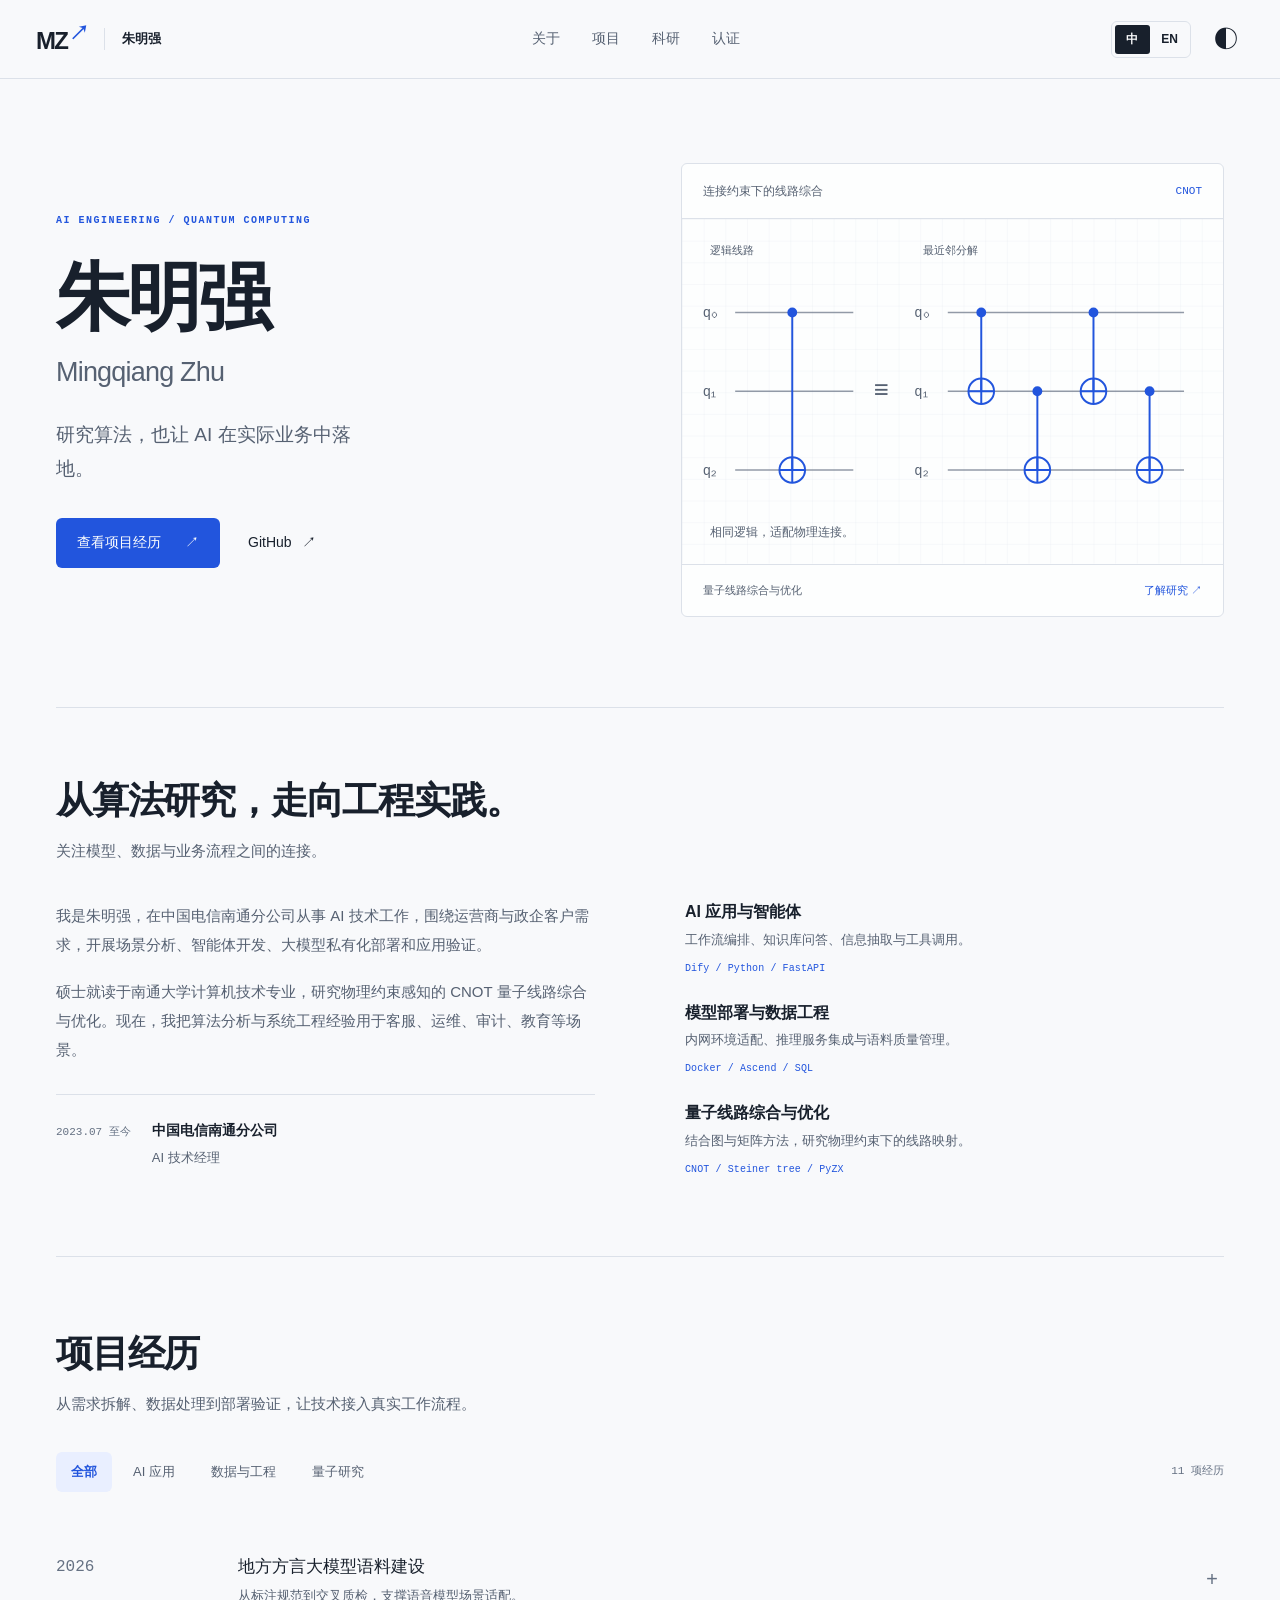
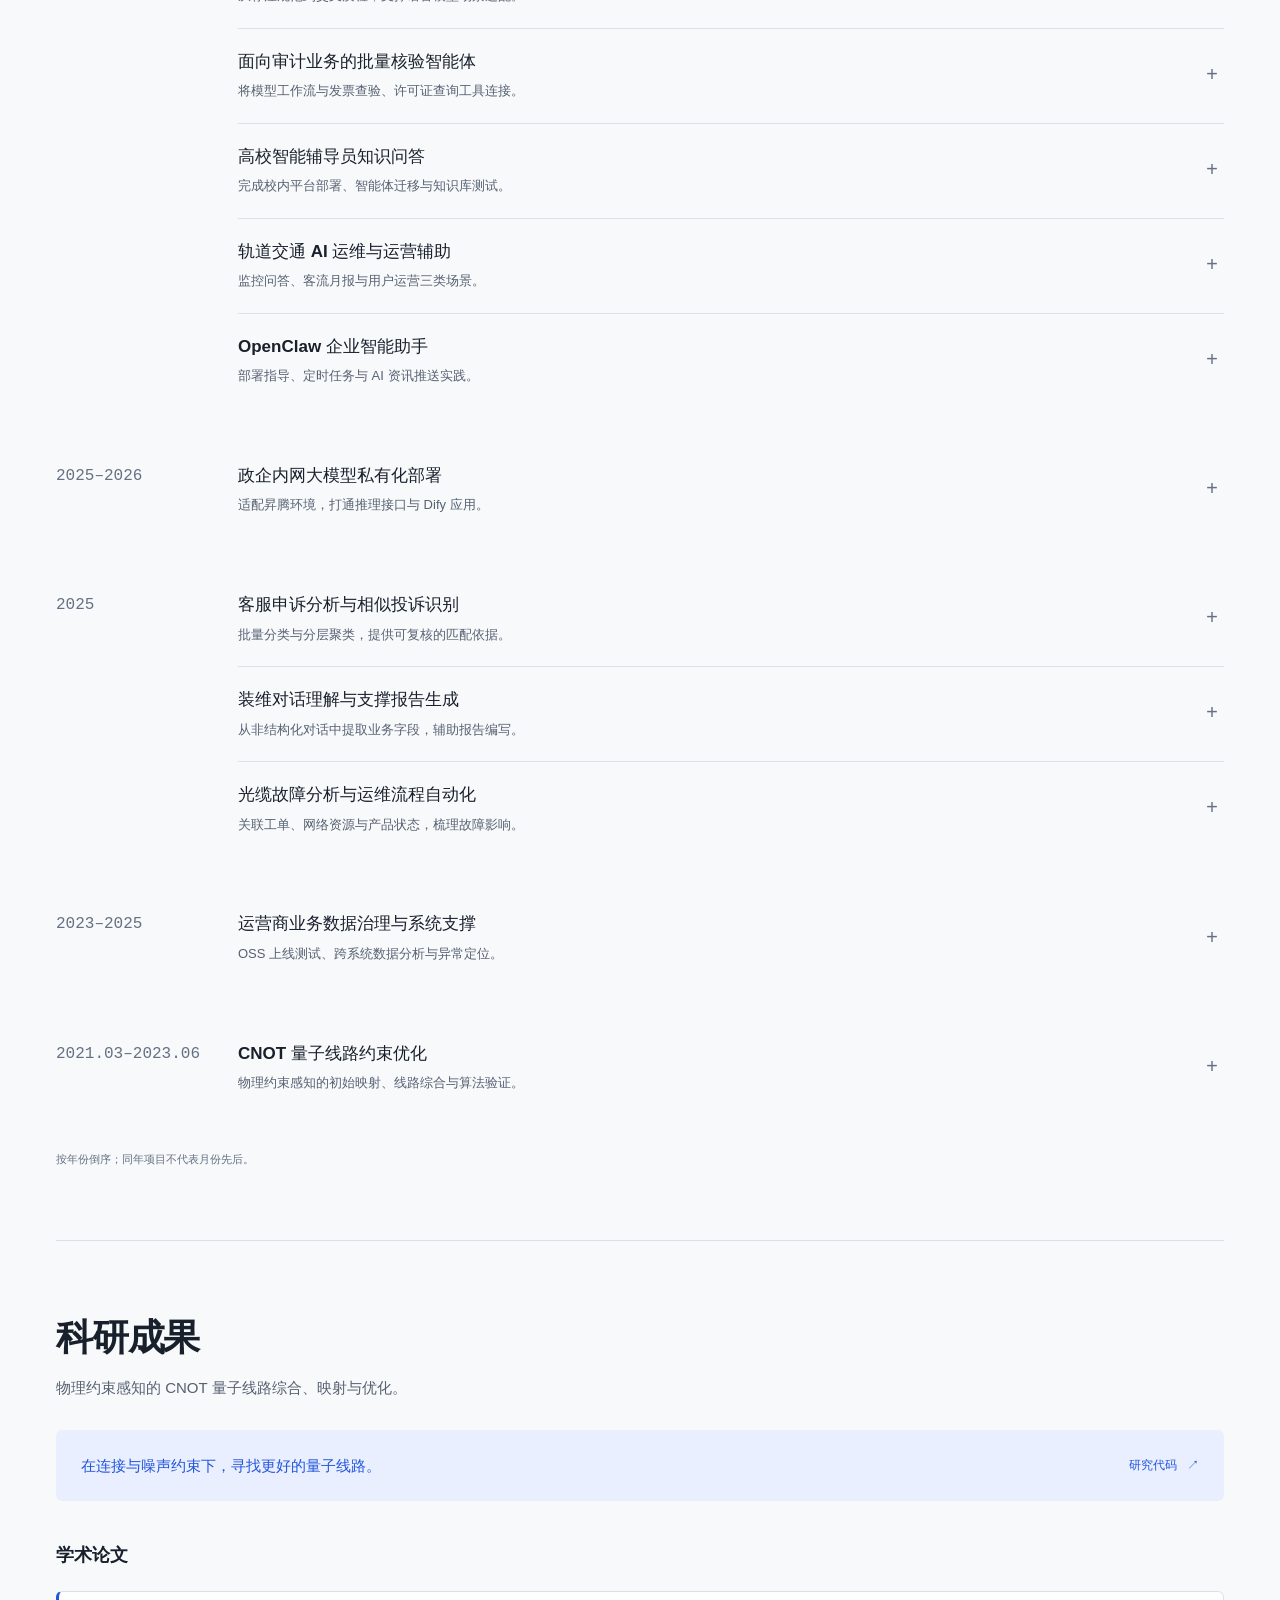
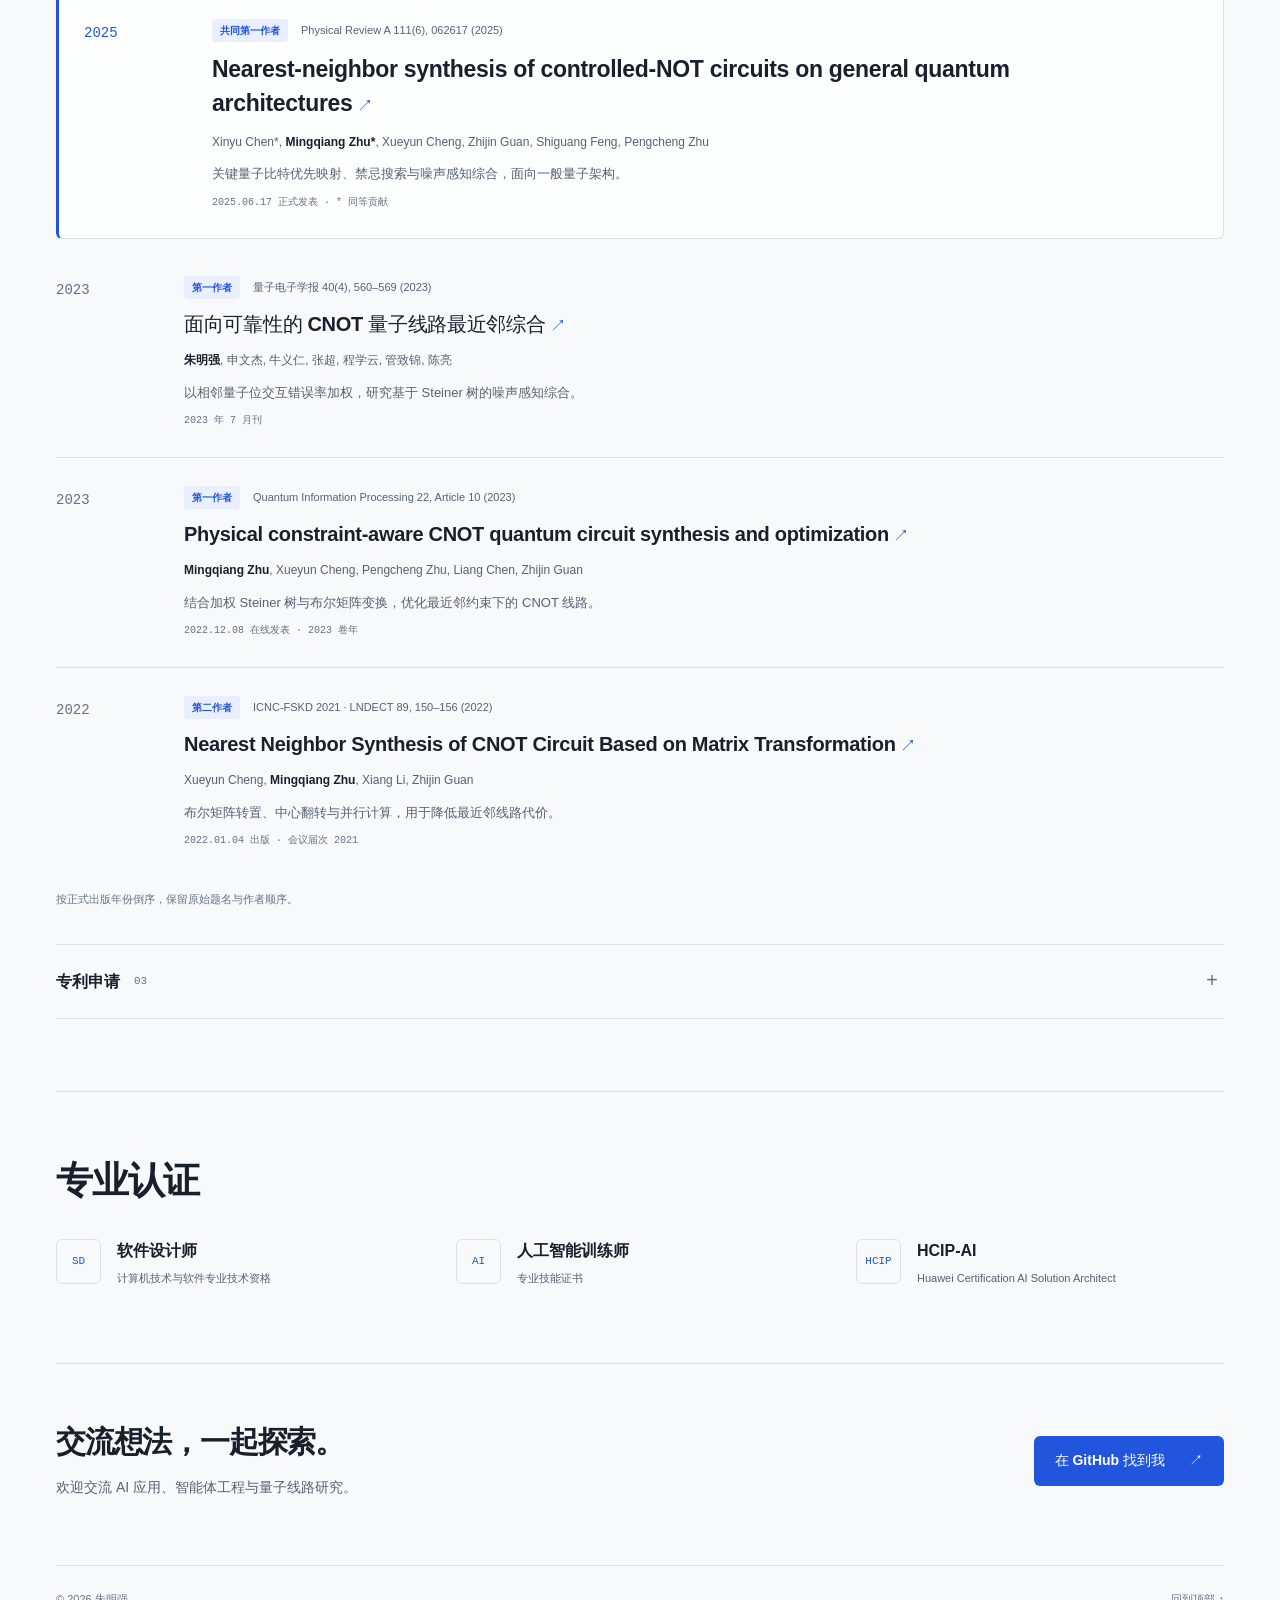
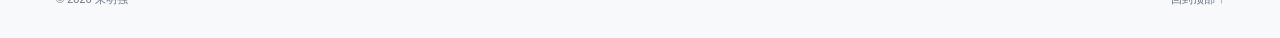
==== index.html @ 180bc8a2 "Publish bilingual personal website" ====
<!doctype html>
<html lang="zh-CN" data-theme="light">
<head>
  <meta charset="utf-8">
  <meta name="viewport" content="width=device-width, initial-scale=1">
  <meta name="color-scheme" content="light dark">
  <meta name="description" content="朱明强的个人主页：AI 应用开发、大模型私有化部署、智能体工程与 CNOT 量子线路综合研究。">
  <meta property="og:title" content="朱明强 · Mingqiang Zhu">
  <meta property="og:description" content="AI 应用工程实践与量子线路优化研究。AI engineering & quantum circuit research.">
  <meta property="og:type" content="website">
  <title>朱明强 · Mingqiang Zhu</title>
  <link rel="icon" type="image/svg+xml" href="./favicon.svg">
  <script>try{const l=localStorage.getItem('mz-language');if(l==='en')document.documentElement.lang='en';const t=localStorage.getItem('mz-theme');document.documentElement.dataset.theme=t|| (matchMedia('(prefers-color-scheme: dark)').matches?'dark':'light')}catch{document.documentElement.dataset.theme=matchMedia('(prefers-color-scheme: dark)').matches?'dark':'light'}</script>
  <link rel="stylesheet" href="./styles.css">
  <script src="./content.js" defer></script>
  <script src="./app.js" defer></script>
</head>
<body>
  <a class="skip-link" href="#main" data-i18n="skip">跳到正文</a>
  <header class="site-header">
    <div class="nav-shell">
      <a class="brand" href="#home" aria-label="Mingqiang Zhu"><span class="monogram">MZ<span>↗</span></span><span class="brand-name" data-i18n="name">朱明强</span></a>
      <nav class="desktop-nav" aria-label="主导航" data-i18n-aria="navigation">
        <a href="#about" data-i18n="nav.about">关于</a>
        <a href="#projects" data-i18n="nav.projects">项目</a>
        <a href="#research" data-i18n="nav.research">科研</a>
        <a href="#credentials" data-i18n="nav.credentials">认证</a>
      </nav>
      <div class="nav-actions">
        <div class="language-switch" role="group" aria-label="语言" data-i18n-aria="language">
          <button type="button" data-language="zh" lang="zh-CN" aria-pressed="true">中</button>
          <button type="button" data-language="en" lang="en" aria-pressed="false">EN</button>
        </div>
        <button class="theme-toggle" type="button" aria-label="切换深色模式" data-theme-toggle><span aria-hidden="true">◐</span></button>
        <button class="menu-toggle" type="button" aria-controls="mobile-nav" aria-expanded="false" data-i18n-aria="menu"><span aria-hidden="true">☰</span></button>
      </div>
    </div>
    <nav id="mobile-nav" class="mobile-nav" hidden aria-label="手机导航" data-i18n-aria="navigation">
      <a href="#about" data-i18n="nav.about">关于</a><a href="#projects" data-i18n="nav.projects">项目</a><a href="#research" data-i18n="nav.research">科研</a><a href="#credentials" data-i18n="nav.credentials">认证</a>
    </nav>
  </header>

  <main id="main">
    <section class="hero section-shell" id="home" aria-labelledby="hero-heading">
      <div class="hero-copy">
        <p class="eyebrow">AI ENGINEERING / QUANTUM COMPUTING</p>
        <h1 id="hero-heading"><span data-i18n="name">朱明强</span><span class="name-latin" data-i18n="alternateName">Mingqiang Zhu</span></h1>
        <p class="hero-summary" data-i18n="hero.summary">研究算法，也让 AI 在实际业务中落地。</p>
        <div class="hero-links"><a class="button button-primary" href="#projects"><span data-i18n="hero.cta">查看项目经历</span><span aria-hidden="true">↗</span></a><a class="text-link" href="https://github.com/M-qiangZhu" target="_blank" rel="noopener noreferrer">GitHub <span aria-hidden="true">↗</span></a></div>
      </div>
      <figure class="research-figure">
        <div class="figure-header"><span data-i18n="figure.title">连接约束下的线路综合</span><span class="figure-code">CNOT</span></div>
        <svg class="circuit" viewBox="0 0 550 350" role="img" aria-labelledby="circuit-title circuit-desc">
          <title id="circuit-title">CNOT 最近邻综合示意</title>
          <desc id="circuit-desc">一个从 q0 控制 q2 的 CNOT 门，等价分解为四个仅在相邻量子位间执行的 CNOT 门。</desc>
          <defs><pattern id="circuit-grid" width="22" height="22" patternUnits="userSpaceOnUse"><path d="M 22 0 L 0 0 0 22" fill="none" class="grid-line" stroke-width=".7"/></pattern></defs>
          <rect width="550" height="350" fill="url(#circuit-grid)"/>
          <g class="circuit-label"><text x="28" y="36" data-i18n="figure.logical">逻辑线路</text><text x="245" y="36" data-i18n="figure.physical">最近邻分解</text></g>
          <g class="wires" fill="none" stroke-width="1.6"><path d="M54 95H174M54 175H174M54 255H174M270 95H510M270 175H510M270 255H510"/></g>
          <g class="qubit-label"><text x="21" y="100">q₀</text><text x="21" y="180">q₁</text><text x="21" y="260">q₂</text><text x="236" y="100">q₀</text><text x="236" y="180">q₁</text><text x="236" y="260">q₂</text></g>
          <g class="gate" stroke-width="2" fill="none"><path d="M112 95V255"/><circle cx="112" cy="255" r="13"/><path d="M99 255H125M112 242V268"/><path d="M304 95V175M361 175V255M418 95V175M475 175V255"/><circle cx="304" cy="175" r="13"/><path d="M291 175H317M304 162V188"/><circle cx="361" cy="255" r="13"/><path d="M348 255H374M361 242V268"/><circle cx="418" cy="175" r="13"/><path d="M405 175H431M418 162V188"/><circle cx="475" cy="255" r="13"/><path d="M462 255H488M475 242V268"/></g>
          <g class="controls"><circle cx="112" cy="95" r="5"/><circle cx="304" cy="95" r="5"/><circle cx="361" cy="175" r="5"/><circle cx="418" cy="95" r="5"/><circle cx="475" cy="175" r="5"/></g>
          <text class="equivalence" x="195" y="182">≡</text>
          <g class="figure-annotation"><text x="28" y="322" data-i18n="figure.caption">相同逻辑，适配物理连接。</text></g>
        </svg>
        <figcaption><span data-i18n="figure.topic">量子线路综合与优化</span><a href="#research" data-i18n="figure.link">了解研究 ↗</a></figcaption>
      </figure>
    </section>

    <section class="about-section section-shell" id="about" aria-labelledby="about-heading">
      <div class="about-heading"><h2 id="about-heading" data-i18n="about.heading">从算法研究，走向工程实践。</h2><p data-i18n="about.intro">关注模型、数据与业务流程之间的连接。</p></div>
      <div class="about-body">
        <div class="bio"><p data-i18n="about.bio">我是朱明强，在中国电信南通分公司从事 AI 技术工作，围绕运营商与政企客户需求，开展场景分析、智能体开发、大模型私有化部署和应用验证。</p><p data-i18n="about.background">硕士就读于南通大学计算机技术专业，研究物理约束感知的 CNOT 量子线路综合与优化。现在，我把算法分析与系统工程经验用于客服、运维、审计、教育等场景。</p><div class="work-note"><span class="work-date" data-i18n="about.dates">2023.07 至今</span><div><strong data-i18n="about.company">中国电信南通分公司</strong><span data-i18n="about.role">AI 技术经理</span></div></div></div>
        <div class="expertise" id="expertise"></div>
      </div>
    </section>

    <section class="projects-section section-shell" id="projects" aria-labelledby="projects-heading">
      <div class="section-intro"><h2 id="projects-heading" data-i18n="projects.heading">项目经历</h2><p data-i18n="projects.intro">从需求拆解、数据处理到部署验证，让技术接入真实工作流程。</p></div>
      <div class="project-toolbar"><div class="filters" role="group" aria-label="项目分类" data-i18n-aria="projects.filters"><button type="button" data-filter="all" aria-pressed="true" data-i18n="filter.all">全部</button><button type="button" data-filter="ai" aria-pressed="false" data-i18n="filter.ai">AI 应用</button><button type="button" data-filter="data" aria-pressed="false" data-i18n="filter.data">数据与工程</button><button type="button" data-filter="quantum" aria-pressed="false" data-i18n="filter.quantum">量子研究</button></div><span class="project-count" id="project-count" role="status" aria-live="polite"></span></div>
      <div id="project-list" class="project-list"></div>
      <p class="timeline-note" data-i18n="projects.note">按年份倒序；同年项目不代表月份先后。</p>
    </section>

    <section class="research-section section-shell" id="research" aria-labelledby="research-heading">
      <div class="section-intro"><h2 id="research-heading" data-i18n="research.heading">科研成果</h2><p data-i18n="research.intro">物理约束感知的 CNOT 量子线路综合、映射与优化。</p></div>
      <div class="research-overview"><span class="research-statement" data-i18n="research.statement">在连接与噪声约束下，寻找更好的量子线路。</span><a class="text-link" href="https://github.com/M-qiangZhu/Physical-constraint-aware-CNOT-quantum-circuit-synthesis-and-optimization" target="_blank" rel="noopener noreferrer"><span data-i18n="research.code">研究代码</span> <span aria-hidden="true">↗</span></a></div>
      <h3 class="subheading" data-i18n="research.papers">学术论文</h3>
      <div class="publication-list" id="publication-list"></div>
      <p class="timeline-note" data-i18n="research.note">按正式出版年份倒序，保留原始题名与作者顺序。</p>
      <details class="patents"><summary><span data-i18n="research.patents">专利申请</span><span class="summary-count">03</span><span class="expand-mark" aria-hidden="true">+</span></summary><div id="patent-list"></div></details>
    </section>

    <section class="credentials-section section-shell" id="credentials" aria-labelledby="credentials-heading"><h2 id="credentials-heading" data-i18n="credentials.heading">专业认证</h2><div class="credential-list" id="credential-list"></div></section>

    <section class="contact-section section-shell" id="contact" aria-labelledby="contact-heading"><div><h2 id="contact-heading" data-i18n="contact.heading">交流想法，一起探索。</h2><p data-i18n="contact.body">欢迎交流 AI 应用、智能体工程与量子线路研究。</p></div><a class="button button-primary" href="https://github.com/M-qiangZhu" target="_blank" rel="noopener noreferrer"><span data-i18n="contact.cta">在 GitHub 找到我</span><span aria-hidden="true">↗</span></a></section>
  </main>

  <footer class="site-footer section-shell"><span>© <span id="copyright-year">2026</span> <span data-i18n="name">朱明强</span></span><a href="#home"><span data-i18n="footer.top">回到顶部</span> <span aria-hidden="true">↑</span></a></footer>
  <noscript><div class="noscript-note">此页面需要 JavaScript 显示完整的双语项目与科研内容。Please enable JavaScript to view the bilingual portfolio.</div></noscript>
</body>
</html>
---- styles.css ----
/* Editorial portfolio. Native CSS, no external assets or runtime dependencies.
   Design variance 6 / motion 3 / density 4. Layer: header 10, skip link 20. */
:root{--bg:#f8f9fb;--surface:#fdfefe;--subtle:#eef1f6;--text:#18202c;--muted:#566172;--quiet:#657183;--line:#dce1e9;--accent:#2255dd;--accent-soft:#e9efff;--on-accent:#fdfefe;--header:rgba(248,249,251,.96);--radius:6px;color-scheme:light;--sans:-apple-system,BlinkMacSystemFont,"Segoe UI","PingFang SC","Hiragino Sans GB","Microsoft YaHei",sans-serif;--mono:"SFMono-Regular",Consolas,"Liberation Mono",monospace}
:root[data-theme="dark"]{--bg:#141923;--surface:#1b2230;--subtle:#202a3b;--text:#e9edf5;--muted:#aab5c6;--quiet:#9aa9bf;--line:#333e51;--accent:#9bb9ff;--accent-soft:#25334f;--on-accent:#14223d;--header:rgba(20,25,35,.97);color-scheme:dark}
*{box-sizing:border-box}html{scroll-behavior:smooth;scroll-padding-top:106px}body{margin:0;background:var(--bg);color:var(--text);font-family:var(--sans);font-size:16px;line-height:1.7;-webkit-font-smoothing:antialiased}button,a{-webkit-tap-highlight-color:transparent}a{color:inherit;text-decoration:none}button{font:inherit;color:inherit;cursor:pointer}button,a,summary{touch-action:manipulation}button{border:0}button:disabled{cursor:default}a:focus-visible,button:focus-visible,summary:focus-visible{outline:3px solid var(--accent);outline-offset:5px}::selection{background:var(--accent);color:var(--on-accent)}h1,h2,h3,h4,p,figure{margin:0}h1,h2,h3,h4{font-weight:600;line-height:1.35}p{overflow-wrap:break-word}button,summary{user-select:none}.section-shell{width:min(1184px,calc(100% - 112px));margin-inline:auto}section{scroll-margin-top:24px}.skip-link{position:fixed;top:10px;left:16px;z-index:20;background:var(--accent);color:var(--on-accent);padding:10px 18px;transform:translateY(-180%)}.skip-link:focus{transform:translateY(0)}.site-header{position:sticky;top:0;z-index:10;background:var(--header);border-bottom:1px solid var(--line)}.nav-shell{width:min(1280px,calc(100% - 72px));margin:auto;display:flex;align-items:center;justify-content:space-between;height:78px;gap:24px}.brand{display:flex;align-items:center;gap:17px}.monogram{font-size:24px;font-weight:750;letter-spacing:-1.8px;white-space:nowrap}.monogram>span{font-size:20px;color:var(--accent);vertical-align:super;margin-left:2px}.brand-name{font-size:13px;font-weight:600;border-left:1px solid var(--line);padding-left:17px;white-space:nowrap}.desktop-nav{display:flex;align-items:center;gap:32px}.desktop-nav a{font-size:14px;color:var(--muted);transition:color .15s}.desktop-nav a:hover,.desktop-nav a[aria-current]{color:var(--accent)}.nav-actions{display:flex;align-items:center;gap:17px}.language-switch{display:flex;gap:2px;padding:3px;border:1px solid var(--line);border-radius:var(--radius)}.language-switch button{font-size:12px;font-weight:650;min-width:35px;height:29px;background:transparent;border-radius:3px}.language-switch button[aria-pressed="true"]{background:var(--text);color:var(--bg)}.theme-toggle,.menu-toggle{background:transparent;min-width:36px;height:38px;font-size:24px;line-height:1;display:grid;place-items:center;border-radius:var(--radius)}.theme-toggle:hover,.menu-toggle:hover{background:var(--subtle)}.menu-toggle{display:none}.mobile-nav[hidden]{display:none}
.hero{padding-block:84px 90px;display:grid;grid-template-columns:1.05fr 1fr;align-items:center;gap:54px}.eyebrow{font-family:var(--mono);font-size:10px;letter-spacing:1.5px;color:var(--accent);margin-bottom:26px;font-weight:600}.hero h1{font-size:clamp(54px,5.8vw,76px);font-weight:650;letter-spacing:-3px;line-height:1.15}.name-latin{display:block;font-size:27px;line-height:1.45;font-weight:450;letter-spacing:-.8px;color:var(--muted);margin-top:13px}.hero-summary{font-size:19px;line-height:1.75;color:var(--muted);margin-top:26px;max-width:30ch}.hero-links{display:flex;gap:28px;align-items:center;margin-top:33px}.button{display:inline-flex;align-items:center;justify-content:center;gap:24px;padding:13px 21px;font-size:14px;font-weight:550;border-radius:var(--radius);white-space:nowrap;transition:background .15s,transform .15s}.button-primary{background:var(--accent);color:var(--on-accent)}.button-primary:hover{transform:translateY(-2px)}.button-primary:active{transform:translateY(0)}.text-link{font-size:14px;white-space:nowrap;display:inline-flex;gap:10px;align-items:center}.text-link:hover{color:var(--accent)}.research-figure{background:var(--surface);border:1px solid var(--line);border-radius:var(--radius);overflow:hidden}.figure-header{display:flex;align-items:center;justify-content:space-between;gap:10px;padding:17px 21px;border-bottom:1px solid var(--line);color:var(--muted);font-size:12px}.figure-code{font-family:var(--mono);font-size:11px;color:var(--accent)}.circuit{display:block;width:100%;height:auto}.grid-line{stroke:var(--line);opacity:.55}.wires{stroke:var(--quiet);opacity:.7}.gate{stroke:var(--accent)}.controls{fill:var(--accent)}.circuit-label,.qubit-label,.figure-annotation{fill:var(--muted);font-family:var(--mono);font-size:12px}.circuit-label{font-family:var(--sans);font-size:11px}.qubit-label{font-size:14px}.equivalence{fill:var(--muted);font-size:26px}.figure-annotation{font-family:var(--sans);font-size:12px}.research-figure figcaption{padding:16px 21px;display:flex;align-items:center;justify-content:space-between;gap:14px;border-top:1px solid var(--line);font-size:11px;color:var(--muted)}.research-figure figcaption a{color:var(--accent);white-space:nowrap}
h2{font-size:clamp(26px,3vw,37px);letter-spacing:-1.2px}.about-section{padding-block:68px 78px;border-top:1px solid var(--line)}.about-heading{margin-bottom:38px}.about-heading>p,.section-intro>p{margin-top:12px;color:var(--muted);font-size:15px;max-width:65ch}.about-body{display:grid;grid-template-columns:1fr 1fr;gap:90px}.bio>p{color:var(--muted);font-size:15px;line-height:1.95}.bio>p+p{margin-top:17px}.work-note{display:flex;align-items:flex-start;gap:21px;margin-top:30px;padding-top:24px;border-top:1px solid var(--line)}.work-date{font-family:var(--mono);font-size:11px;color:var(--quiet);white-space:nowrap;padding-top:4px}.work-note strong{display:block;font-size:14px;font-weight:600}.work-note div>span{font-size:13px;color:var(--muted)}.expertise{display:grid;gap:25px}.expertise-item h3{font-size:16px}.expertise-item p{margin-top:6px;font-size:13px;color:var(--muted);line-height:1.7}.tool-line{display:block;font-family:var(--mono);font-size:10px;letter-spacing:.1px;color:var(--accent);margin-top:9px}
.projects-section{padding-block:72px 72px;border-top:1px solid var(--line)}.project-toolbar{display:flex;justify-content:space-between;align-items:center;gap:20px;margin-block:35px 42px}.filters{display:flex;flex-wrap:wrap;gap:6px}.filters button{background:transparent;color:var(--muted);font-size:13px;padding:9px 15px;border-radius:var(--radius);transition:background .15s,color .15s}.filters button:hover{background:var(--subtle)}.filters button[aria-pressed="true"]{background:var(--accent-soft);color:var(--accent);font-weight:600}.project-count{font-family:var(--mono);color:var(--quiet);font-size:11px;white-space:nowrap}.project-group{display:grid;grid-template-columns:150px minmax(0,1fr);gap:32px;margin-bottom:35px}.project-year{font-family:var(--mono);font-size:16px;line-height:1.8;color:var(--quiet);font-weight:400;padding-top:19px}.project-year:has(+.project-group-items){overflow-wrap:anywhere}.project-group-items{min-width:0}.project-item{border-top:1px solid var(--line)}.project-item:first-child{border-top:0}.project-item>summary{display:flex;justify-content:space-between;align-items:center;gap:28px;padding:20px 0;list-style:none;cursor:pointer}.project-item>summary::-webkit-details-marker,.patents>summary::-webkit-details-marker{display:none}.project-summary{min-width:0}.project-title{display:block;font-size:17px;font-weight:550;line-height:1.55;transition:color .15s}.project-subtitle{display:block;font-size:13px;line-height:1.75;color:var(--muted);margin-top:5px}.expand-mark{font-family:var(--mono);font-size:20px;color:var(--quiet);font-weight:400;min-width:24px;text-align:center;transition:transform .15s;line-height:1}.project-item[open]>summary .expand-mark,.patents[open]>summary .expand-mark{transform:rotate(45deg);color:var(--accent)}.project-item>summary:hover .project-title{color:var(--accent)}.project-detail{padding:0 42px 24px 0;font-size:14px;color:var(--muted);line-height:1.85}.project-role{font-size:12px;color:var(--accent);margin-bottom:10px}.tags{display:flex;flex-wrap:wrap;gap:7px;margin-top:16px}.tags span{font-family:var(--mono);font-size:10px;border:1px solid var(--line);padding:3px 8px;border-radius:3px;color:var(--muted)}.timeline-note{font-size:11px;color:var(--quiet);line-height:1.7;margin-top:13px}
.research-section{padding-block:72px 72px;border-top:1px solid var(--line)}.research-overview{margin-block:29px 42px;padding:23px 25px;background:var(--accent-soft);border-radius:var(--radius);display:flex;justify-content:space-between;align-items:center;gap:24px;color:var(--accent)}.research-statement{font-size:15px}.research-overview .text-link{font-size:12px}.subheading{font-size:18px;margin-bottom:23px}.publication{display:grid;grid-template-columns:100px minmax(0,1fr);gap:28px;padding-block:28px}.publication+.publication{border-top:1px solid var(--line)}.publication-year{font-family:var(--mono);font-size:14px;color:var(--quiet);padding-top:3px}.publication-meta{display:flex;flex-wrap:wrap;gap:7px 13px;align-items:center;font-size:11px;color:var(--muted)}.author-role{font-size:10px;color:var(--accent);font-weight:600;background:var(--accent-soft);padding:3px 8px;border-radius:3px}.publication h4{font-size:20px;line-height:1.5;letter-spacing:-.3px;margin-top:10px;max-width:850px;font-weight:550}.publication h4 a:hover{color:var(--accent)}.paper-arrow{font-size:16px;color:var(--accent);white-space:nowrap}.authors{font-size:12px;color:var(--muted);margin-top:10px;line-height:1.9}.authors strong{font-weight:650;color:var(--text)}.paper-description{font-size:13px;color:var(--muted);margin-top:9px;line-height:1.8}.paper-note{font-family:var(--mono);font-size:10px;color:var(--quiet);margin-top:8px}.featured-publication{padding:27px 25px;margin-bottom:9px;background:var(--surface);border:1px solid var(--line);border-left:3px solid var(--accent);border-radius:var(--radius)}.featured-publication+.publication{border-top:0}.featured-publication .publication-year{color:var(--accent)}.featured-publication h4{font-size:23px}.patents{margin-top:35px;border-top:1px solid var(--line);border-bottom:1px solid var(--line)}.patents>summary{list-style:none;display:flex;align-items:center;padding-block:23px;cursor:pointer;font-size:16px;font-weight:600;gap:14px}.patents>summary>.expand-mark{margin-left:auto}.summary-count{font-family:var(--mono);font-size:11px;color:var(--quiet);font-weight:400}.patent-item{display:grid;grid-template-columns:100px minmax(0,1fr);gap:28px;padding-block:16px 23px}.patent-year{font-family:var(--mono);font-size:12px;color:var(--quiet)}.patent-item h4{font-size:15px;line-height:1.7;font-weight:500}.patent-item p{font-size:11px;color:var(--muted);margin-top:6px}
.credentials-section{padding-block:64px 75px;border-top:1px solid var(--line)}.credential-list{display:grid;grid-template-columns:1fr 1fr 1fr;gap:32px;margin-top:33px}.credential{display:flex;gap:16px;align-items:flex-start}.credential-mark{display:grid;place-items:center;width:45px;height:45px;flex-shrink:0;font-family:var(--mono);font-size:11px;border:1px solid var(--line);color:var(--accent);border-radius:var(--radius)}.credential h3{font-size:16px;line-height:1.5}.credential p{font-size:11px;color:var(--muted);margin-top:6px;line-height:1.75}.contact-section{padding-block:58px 65px;display:flex;justify-content:space-between;align-items:center;gap:32px;border-top:1px solid var(--line)}.contact-section h2{font-size:30px}.contact-section p{font-size:14px;color:var(--muted);margin-top:13px}.site-footer{padding-block:24px 30px;border-top:1px solid var(--line);display:flex;justify-content:space-between;align-items:center;color:var(--quiet);font-size:11px}.site-footer a:hover{color:var(--accent)}.noscript-note{padding:30px;text-align:center;background:var(--accent-soft);color:var(--text)}
html[lang="en"] .hero h1{font-size:clamp(44px,4.9vw,68px);max-width:8ch;letter-spacing:-2.7px}html[lang="en"] .name-latin{font-size:24px;letter-spacing:4px;margin-top:15px}html[lang="en"] .hero-summary{max-width:31ch;font-size:18px}html[lang="en"] .hero{gap:40px}html[lang="en"] h2{letter-spacing:-1.1px}html[lang="en"] .about-heading h2{max-width:23ch}html[lang="en"] .research-figure figcaption{font-size:10px}html[lang="en"] .brand-name{font-size:12px}
@media(min-width:1440px){.hero{padding-block:95px 100px}.hero h1{font-size:82px}}
@media(max-width:1100px){.section-shell{width:calc(100% - 72px)}.hero{gap:32px;padding-block:68px 72px}.eyebrow{font-size:9px;letter-spacing:1px}.hero h1{font-size:64px}.hero-summary{font-size:17px}.about-body{gap:50px}.desktop-nav{gap:24px}.brand-name{display:none}.project-group{grid-template-columns:130px minmax(0,1fr);gap:24px}.credential-list{gap:22px}.research-figure figcaption{padding-inline:14px;font-size:10px}.figure-header{padding-inline:14px;font-size:11px}html[lang="en"] .hero h1{font-size:52px}.hero-links{gap:20px}.button{padding:12px 17px;gap:18px}html[lang="en"] .research-figure figcaption{flex-wrap:wrap}}
@media(max-width:767px){html{scroll-padding-top:90px}.section-shell{width:calc(100% - 40px)}.nav-shell{width:calc(100% - 32px);height:66px;gap:12px}.brand-name{display:block;font-size:12px;padding-left:12px}.brand{gap:12px}.monogram{font-size:22px}.desktop-nav{display:none}.nav-actions{gap:7px}.menu-toggle{display:grid;font-size:21px;min-width:32px}.theme-toggle{min-width:32px;font-size:23px}.language-switch button{min-width:30px;height:28px}.mobile-nav{padding:10px 20px 20px;background:var(--bg);display:grid;grid-template-columns:1fr 1fr;gap:5px;border-top:1px solid var(--line)}.mobile-nav a{padding:10px 12px;font-size:14px;color:var(--muted);border-radius:var(--radius)}.mobile-nav a:hover{background:var(--subtle)}.hero{grid-template-columns:1fr;gap:40px;padding-block:47px 52px}.hero h1{font-size:66px;letter-spacing:-2px}.eyebrow{margin-bottom:23px;font-size:9px;letter-spacing:1.1px}.name-latin{font-size:24px;margin-top:10px}.hero-summary{font-size:17px;margin-top:21px;max-width:32ch}.hero-links{margin-top:26px;gap:26px}.research-figure{max-width:550px}.figure-header{font-size:11px;padding:14px 16px}.research-figure figcaption{font-size:10px;padding:14px 16px}.about-section,.projects-section,.research-section{padding-block:46px 48px}h2{font-size:29px;letter-spacing:-.9px}.about-heading{margin-bottom:28px}.about-heading>p,.section-intro>p{font-size:14px}.about-body{grid-template-columns:1fr;gap:36px}.bio>p{font-size:14px}.work-note{margin-top:23px;gap:20px}.expertise{grid-template-columns:1fr;gap:22px}.expertise-item h3{font-size:15px}.expertise-item p{font-size:13px}.project-toolbar{margin-block:25px 20px;align-items:flex-start;gap:12px}.filters{gap:3px}.filters button{font-size:12px;padding:8px 10px}.project-count{display:none}.project-group{grid-template-columns:1fr;gap:7px;margin-bottom:28px}.project-year{font-size:13px;padding-top:12px}.project-item>summary{padding-block:16px;gap:15px}.project-title{font-size:16px}.project-subtitle{font-size:12px;line-height:1.8}.project-detail{padding-right:15px;font-size:13px}.project-role{font-size:11px}.timeline-note{font-size:10px}.research-overview{margin-block:24px 30px;padding:18px;flex-direction:column;align-items:flex-start;gap:10px}.research-statement{font-size:14px}.publication{grid-template-columns:1fr;gap:8px;padding-block:23px}.publication-year{font-size:12px}.publication-meta{gap:7px 10px;font-size:10px}.publication h4,.featured-publication h4{font-size:18px;line-height:1.55;margin-top:11px}.featured-publication{padding:20px 18px;margin-bottom:1px}.authors{font-size:11px}.paper-description{font-size:12px}.paper-note{font-size:9px}.patent-item{grid-template-columns:44px minmax(0,1fr);gap:12px}.patent-item h4{font-size:13px}.patent-item p{font-size:10px;overflow-wrap:anywhere}.credentials-section{padding-block:43px 47px}.credential-list{grid-template-columns:1fr;gap:25px;margin-top:28px}.credential-mark{width:42px;height:42px}.credential h3{font-size:16px}.credential p{font-size:12px}.contact-section{padding-block:43px 47px;flex-direction:column;align-items:flex-start;gap:24px}.contact-section h2{font-size:28px}.contact-section p{font-size:13px}.site-footer{padding-block:21px 26px}html[lang="en"] .hero{gap:35px}html[lang="en"] .hero h1{font-size:58px;line-height:1.12;max-width:9ch}html[lang="en"] .name-latin{font-size:23px;line-height:1.5}html[lang="en"] .hero-summary{font-size:17px;max-width:29ch}html[lang="en"] .research-figure figcaption{flex-wrap:nowrap;font-size:9px}html[lang="en"] .brand-name{display:none}html[lang="en"] .figure-header{font-size:10px}html[lang="en"] .about-heading h2{max-width:20ch}}
@media(max-width:359px){.section-shell{width:calc(100% - 32px)}.brand-name{display:none}.hero h1{font-size:59px}.eyebrow{font-size:8px}.filters button{padding-inline:8px;font-size:11px}.hero-links{gap:18px}html[lang="en"] .hero h1{font-size:51px}.research-figure figcaption{font-size:9px}}
@media(prefers-reduced-motion:reduce){html{scroll-behavior:auto}*,*::before,*::after{animation:none!important;transition:none!important}}
@media print{.site-header,.hero-links,.project-toolbar,.contact-section,.site-footer,.skip-link{display:none}.section-shell{width:100%}body{background:#fff;color:#111}.hero{padding-block:10px 30px}.research-figure{max-width:420px}.project-detail{display:block!important}.project-item,.publication,.credential{break-inside:avoid}section{padding-block:25px!important}a[href^="https://doi.org"]::after{content:" (" attr(href) ")";font-size:10px}.project-group{grid-template-columns:130px minmax(0,1fr)}details>summary{list-style:none}.tags,.expand-mark{display:none}}
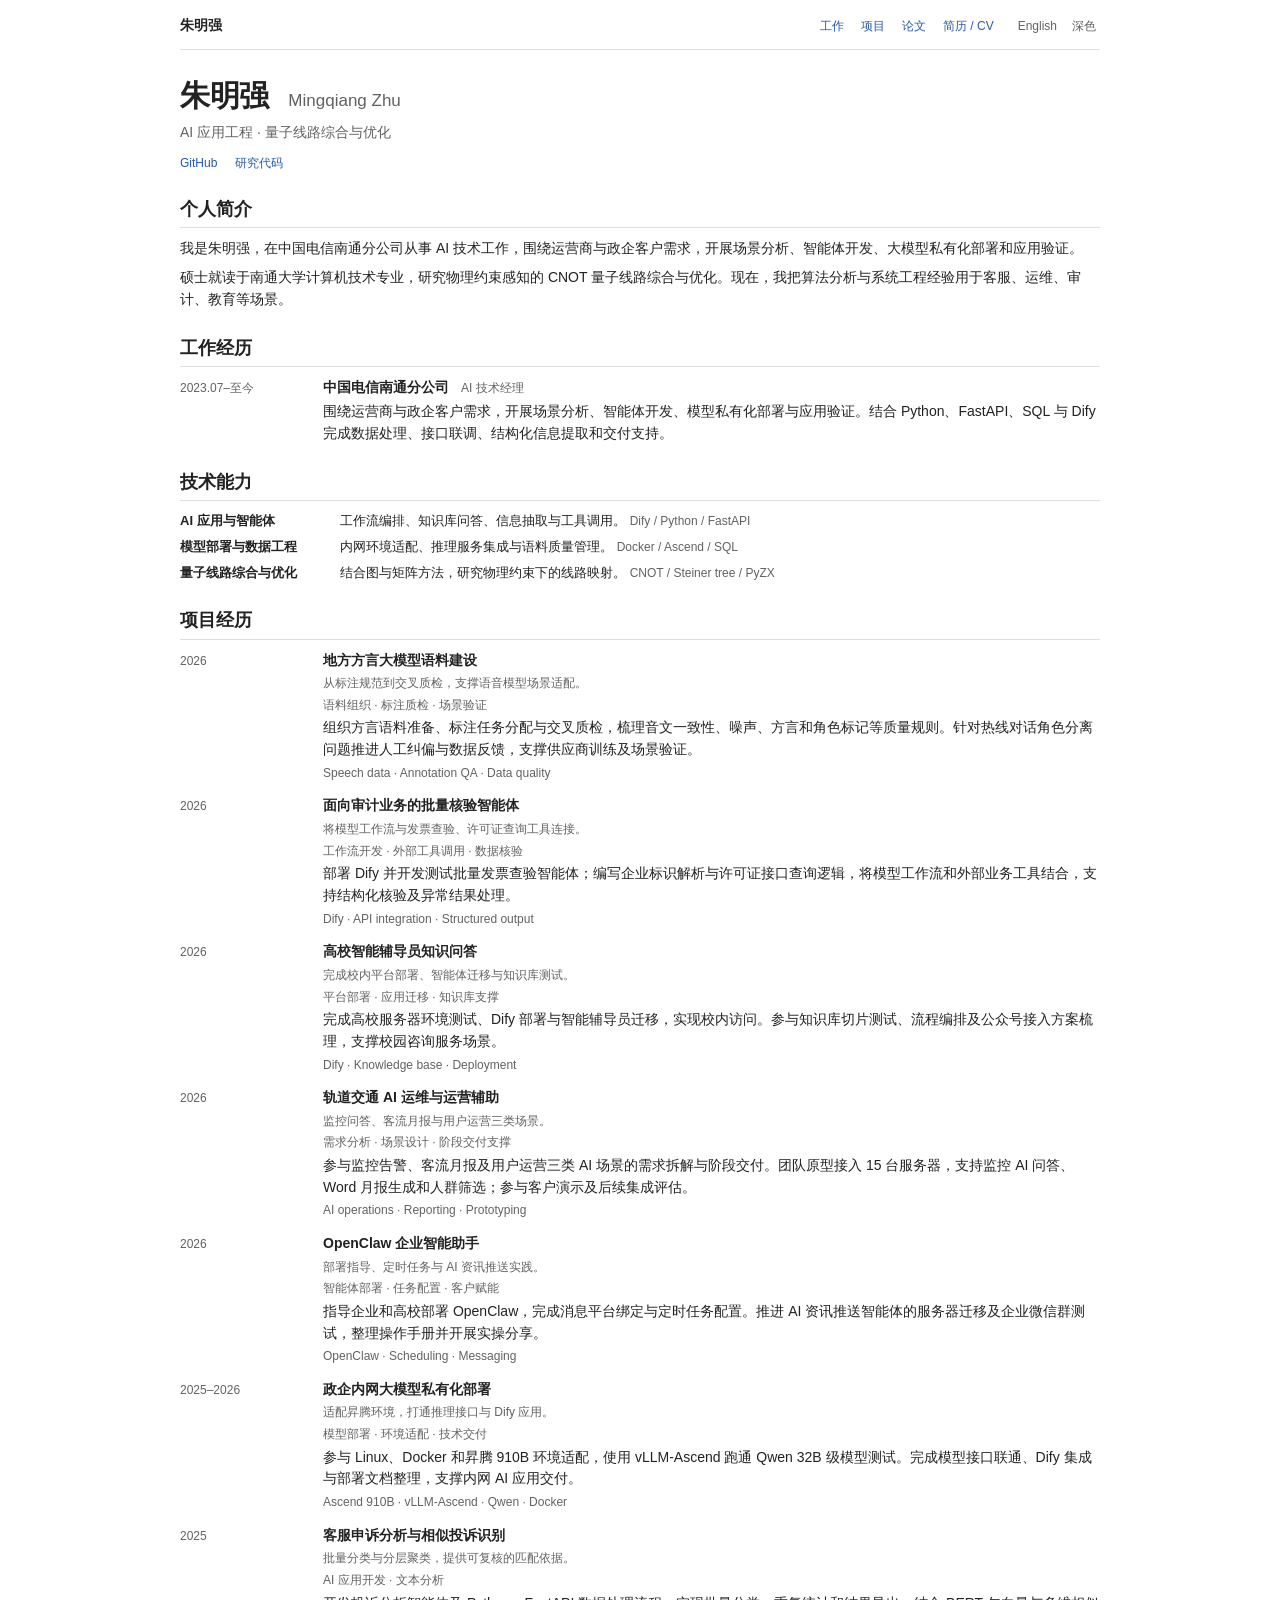
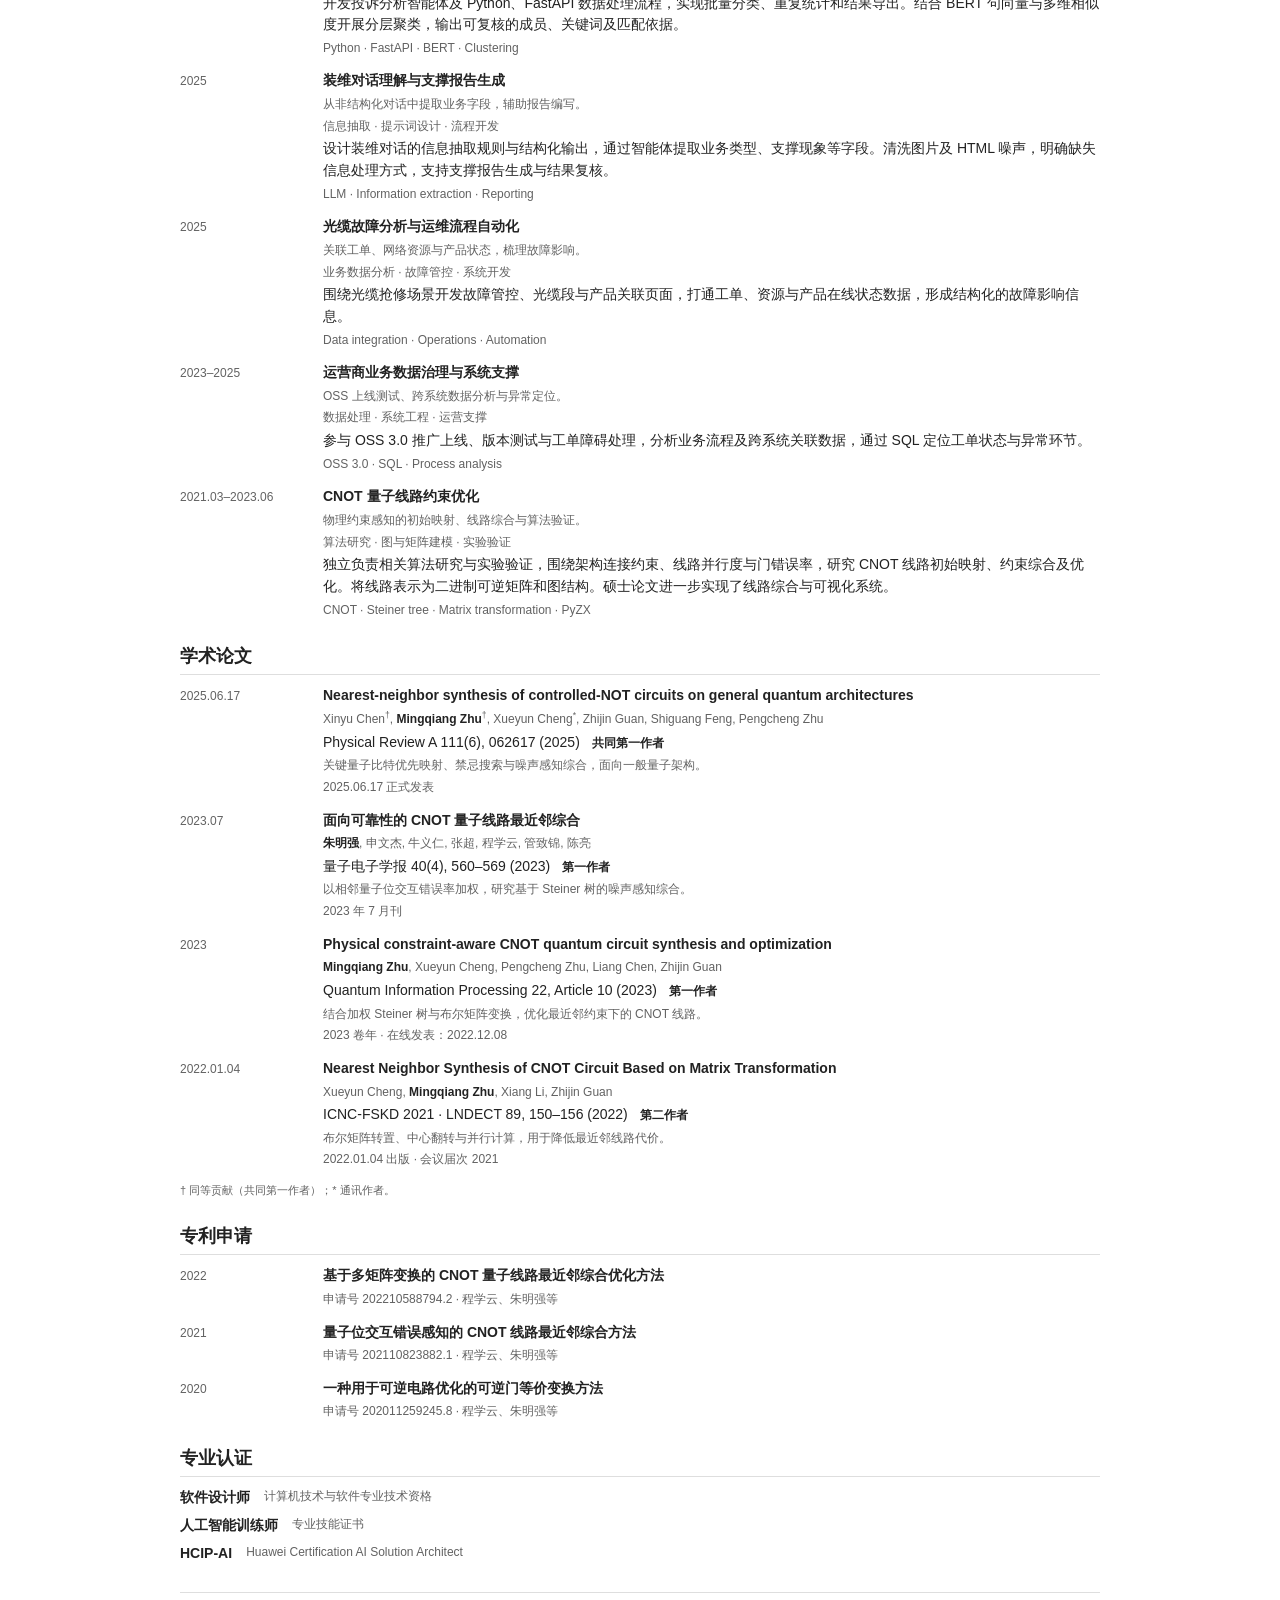
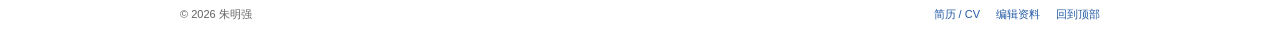
==== commit 975c55b5: "Simplify portfolio and add bilingual CV export and content editor" ====
--- a/index.html
+++ b/index.html
@@ -1,102 +1,16 @@
 <!doctype html>
 <html lang="zh-CN" data-theme="light">
 <head>
-  <meta charset="utf-8">
-  <meta name="viewport" content="width=device-width, initial-scale=1">
-  <meta name="color-scheme" content="light dark">
-  <meta name="description" content="朱明强的个人主页：AI 应用开发、大模型私有化部署、智能体工程与 CNOT 量子线路综合研究。">
-  <meta property="og:title" content="朱明强 · Mingqiang Zhu">
-  <meta property="og:description" content="AI 应用工程实践与量子线路优化研究。AI engineering & quantum circuit research.">
-  <meta property="og:type" content="website">
-  <title>朱明强 · Mingqiang Zhu</title>
-  <link rel="icon" type="image/svg+xml" href="./favicon.svg">
-  <script>try{const l=localStorage.getItem('mz-language');if(l==='en')document.documentElement.lang='en';const t=localStorage.getItem('mz-theme');document.documentElement.dataset.theme=t|| (matchMedia('(prefers-color-scheme: dark)').matches?'dark':'light')}catch{document.documentElement.dataset.theme=matchMedia('(prefers-color-scheme: dark)').matches?'dark':'light'}</script>
-  <link rel="stylesheet" href="./styles.css">
-  <script src="./content.js" defer></script>
-  <script src="./app.js" defer></script>
+<meta charset="utf-8"><meta name="viewport" content="width=device-width, initial-scale=1"><meta name="color-scheme" content="light dark">
+<meta name="description" content="朱明强：AI 应用工程、智能体开发与量子线路综合研究。"><meta property="og:title" content="朱明强 · Mingqiang Zhu"><meta property="og:description" content="AI engineering and quantum circuit research."><meta property="og:type" content="website">
+<title>朱明强 · Mingqiang Zhu</title><link rel="icon" href="./favicon.svg" type="image/svg+xml"><link rel="stylesheet" href="./styles.css?v=20261102">
+<script>try{document.documentElement.dataset.theme=localStorage.getItem('mz-theme')||(matchMedia('(prefers-color-scheme: dark)').matches?'dark':'light')}catch{}</script>
+<script src="./content.js?v=20261102" defer></script><script src="./portfolio-core.js?v=20261102" defer></script><script src="./portfolio-view.js?v=20261102" defer></script><script src="./app.js?v=20261102" defer></script>
 </head>
-<body>
-  <a class="skip-link" href="#main" data-i18n="skip">跳到正文</a>
-  <header class="site-header">
-    <div class="nav-shell">
-      <a class="brand" href="#home" aria-label="Mingqiang Zhu"><span class="monogram">MZ<span>↗</span></span><span class="brand-name" data-i18n="name">朱明强</span></a>
-      <nav class="desktop-nav" aria-label="主导航" data-i18n-aria="navigation">
-        <a href="#about" data-i18n="nav.about">关于</a>
-        <a href="#projects" data-i18n="nav.projects">项目</a>
-        <a href="#research" data-i18n="nav.research">科研</a>
-        <a href="#credentials" data-i18n="nav.credentials">认证</a>
-      </nav>
-      <div class="nav-actions">
-        <div class="language-switch" role="group" aria-label="语言" data-i18n-aria="language">
-          <button type="button" data-language="zh" lang="zh-CN" aria-pressed="true">中</button>
-          <button type="button" data-language="en" lang="en" aria-pressed="false">EN</button>
-        </div>
-        <button class="theme-toggle" type="button" aria-label="切换深色模式" data-theme-toggle><span aria-hidden="true">◐</span></button>
-        <button class="menu-toggle" type="button" aria-controls="mobile-nav" aria-expanded="false" data-i18n-aria="menu"><span aria-hidden="true">☰</span></button>
-      </div>
-    </div>
-    <nav id="mobile-nav" class="mobile-nav" hidden aria-label="手机导航" data-i18n-aria="navigation">
-      <a href="#about" data-i18n="nav.about">关于</a><a href="#projects" data-i18n="nav.projects">项目</a><a href="#research" data-i18n="nav.research">科研</a><a href="#credentials" data-i18n="nav.credentials">认证</a>
-    </nav>
-  </header>
-
-  <main id="main">
-    <section class="hero section-shell" id="home" aria-labelledby="hero-heading">
-      <div class="hero-copy">
-        <p class="eyebrow">AI ENGINEERING / QUANTUM COMPUTING</p>
-        <h1 id="hero-heading"><span data-i18n="name">朱明强</span><span class="name-latin" data-i18n="alternateName">Mingqiang Zhu</span></h1>
-        <p class="hero-summary" data-i18n="hero.summary">研究算法，也让 AI 在实际业务中落地。</p>
-        <div class="hero-links"><a class="button button-primary" href="#projects"><span data-i18n="hero.cta">查看项目经历</span><span aria-hidden="true">↗</span></a><a class="text-link" href="https://github.com/M-qiangZhu" target="_blank" rel="noopener noreferrer">GitHub <span aria-hidden="true">↗</span></a></div>
-      </div>
-      <figure class="research-figure">
-        <div class="figure-header"><span data-i18n="figure.title">连接约束下的线路综合</span><span class="figure-code">CNOT</span></div>
-        <svg class="circuit" viewBox="0 0 550 350" role="img" aria-labelledby="circuit-title circuit-desc">
-          <title id="circuit-title">CNOT 最近邻综合示意</title>
-          <desc id="circuit-desc">一个从 q0 控制 q2 的 CNOT 门，等价分解为四个仅在相邻量子位间执行的 CNOT 门。</desc>
-          <defs><pattern id="circuit-grid" width="22" height="22" patternUnits="userSpaceOnUse"><path d="M 22 0 L 0 0 0 22" fill="none" class="grid-line" stroke-width=".7"/></pattern></defs>
-          <rect width="550" height="350" fill="url(#circuit-grid)"/>
-          <g class="circuit-label"><text x="28" y="36" data-i18n="figure.logical">逻辑线路</text><text x="245" y="36" data-i18n="figure.physical">最近邻分解</text></g>
-          <g class="wires" fill="none" stroke-width="1.6"><path d="M54 95H174M54 175H174M54 255H174M270 95H510M270 175H510M270 255H510"/></g>
-          <g class="qubit-label"><text x="21" y="100">q₀</text><text x="21" y="180">q₁</text><text x="21" y="260">q₂</text><text x="236" y="100">q₀</text><text x="236" y="180">q₁</text><text x="236" y="260">q₂</text></g>
-          <g class="gate" stroke-width="2" fill="none"><path d="M112 95V255"/><circle cx="112" cy="255" r="13"/><path d="M99 255H125M112 242V268"/><path d="M304 95V175M361 175V255M418 95V175M475 175V255"/><circle cx="304" cy="175" r="13"/><path d="M291 175H317M304 162V188"/><circle cx="361" cy="255" r="13"/><path d="M348 255H374M361 242V268"/><circle cx="418" cy="175" r="13"/><path d="M405 175H431M418 162V188"/><circle cx="475" cy="255" r="13"/><path d="M462 255H488M475 242V268"/></g>
-          <g class="controls"><circle cx="112" cy="95" r="5"/><circle cx="304" cy="95" r="5"/><circle cx="361" cy="175" r="5"/><circle cx="418" cy="95" r="5"/><circle cx="475" cy="175" r="5"/></g>
-          <text class="equivalence" x="195" y="182">≡</text>
-          <g class="figure-annotation"><text x="28" y="322" data-i18n="figure.caption">相同逻辑，适配物理连接。</text></g>
-        </svg>
-        <figcaption><span data-i18n="figure.topic">量子线路综合与优化</span><a href="#research" data-i18n="figure.link">了解研究 ↗</a></figcaption>
-      </figure>
-    </section>
-
-    <section class="about-section section-shell" id="about" aria-labelledby="about-heading">
-      <div class="about-heading"><h2 id="about-heading" data-i18n="about.heading">从算法研究，走向工程实践。</h2><p data-i18n="about.intro">关注模型、数据与业务流程之间的连接。</p></div>
-      <div class="about-body">
-        <div class="bio"><p data-i18n="about.bio">我是朱明强，在中国电信南通分公司从事 AI 技术工作，围绕运营商与政企客户需求，开展场景分析、智能体开发、大模型私有化部署和应用验证。</p><p data-i18n="about.background">硕士就读于南通大学计算机技术专业，研究物理约束感知的 CNOT 量子线路综合与优化。现在，我把算法分析与系统工程经验用于客服、运维、审计、教育等场景。</p><div class="work-note"><span class="work-date" data-i18n="about.dates">2023.07 至今</span><div><strong data-i18n="about.company">中国电信南通分公司</strong><span data-i18n="about.role">AI 技术经理</span></div></div></div>
-        <div class="expertise" id="expertise"></div>
-      </div>
-    </section>
-
-    <section class="projects-section section-shell" id="projects" aria-labelledby="projects-heading">
-      <div class="section-intro"><h2 id="projects-heading" data-i18n="projects.heading">项目经历</h2><p data-i18n="projects.intro">从需求拆解、数据处理到部署验证，让技术接入真实工作流程。</p></div>
-      <div class="project-toolbar"><div class="filters" role="group" aria-label="项目分类" data-i18n-aria="projects.filters"><button type="button" data-filter="all" aria-pressed="true" data-i18n="filter.all">全部</button><button type="button" data-filter="ai" aria-pressed="false" data-i18n="filter.ai">AI 应用</button><button type="button" data-filter="data" aria-pressed="false" data-i18n="filter.data">数据与工程</button><button type="button" data-filter="quantum" aria-pressed="false" data-i18n="filter.quantum">量子研究</button></div><span class="project-count" id="project-count" role="status" aria-live="polite"></span></div>
-      <div id="project-list" class="project-list"></div>
-      <p class="timeline-note" data-i18n="projects.note">按年份倒序；同年项目不代表月份先后。</p>
-    </section>
-
-    <section class="research-section section-shell" id="research" aria-labelledby="research-heading">
-      <div class="section-intro"><h2 id="research-heading" data-i18n="research.heading">科研成果</h2><p data-i18n="research.intro">物理约束感知的 CNOT 量子线路综合、映射与优化。</p></div>
-      <div class="research-overview"><span class="research-statement" data-i18n="research.statement">在连接与噪声约束下，寻找更好的量子线路。</span><a class="text-link" href="https://github.com/M-qiangZhu/Physical-constraint-aware-CNOT-quantum-circuit-synthesis-and-optimization" target="_blank" rel="noopener noreferrer"><span data-i18n="research.code">研究代码</span> <span aria-hidden="true">↗</span></a></div>
-      <h3 class="subheading" data-i18n="research.papers">学术论文</h3>
-      <div class="publication-list" id="publication-list"></div>
-      <p class="timeline-note" data-i18n="research.note">按正式出版年份倒序，保留原始题名与作者顺序。</p>
-      <details class="patents"><summary><span data-i18n="research.patents">专利申请</span><span class="summary-count">03</span><span class="expand-mark" aria-hidden="true">+</span></summary><div id="patent-list"></div></details>
-    </section>
-
-    <section class="credentials-section section-shell" id="credentials" aria-labelledby="credentials-heading"><h2 id="credentials-heading" data-i18n="credentials.heading">专业认证</h2><div class="credential-list" id="credential-list"></div></section>
-
-    <section class="contact-section section-shell" id="contact" aria-labelledby="contact-heading"><div><h2 id="contact-heading" data-i18n="contact.heading">交流想法，一起探索。</h2><p data-i18n="contact.body">欢迎交流 AI 应用、智能体工程与量子线路研究。</p></div><a class="button button-primary" href="https://github.com/M-qiangZhu" target="_blank" rel="noopener noreferrer"><span data-i18n="contact.cta">在 GitHub 找到我</span><span aria-hidden="true">↗</span></a></section>
-  </main>
-
-  <footer class="site-footer section-shell"><span>© <span id="copyright-year">2026</span> <span data-i18n="name">朱明强</span></span><a href="#home"><span data-i18n="footer.top">回到顶部</span> <span aria-hidden="true">↑</span></a></footer>
-  <noscript><div class="noscript-note">此页面需要 JavaScript 显示完整的双语项目与科研内容。Please enable JavaScript to view the bilingual portfolio.</div></noscript>
-</body>
-</html>
+<body><a class="skip-link" href="#main">跳到正文 / Skip to content</a>
+<div class="page-shell"><header class="site-header"><a class="site-name" href="./index.html">朱明强</a><nav aria-label="页面导航"><a href="#experience" data-label="experience">工作</a><a href="#projects" data-label="projects">项目</a><a href="#papers" data-label="papers">论文</a><a href="./cv.html" id="cv-link">简历 / CV</a></nav><div class="header-tools"><button type="button" id="language-toggle">English</button><button type="button" id="theme-toggle">深色</button></div></header>
+<div id="draft-banner" class="notice" hidden role="status"></div>
+<main id="main"><header class="profile-header"><h1 id="profile-name">朱明强 <span>Mingqiang Zhu</span></h1><p id="profile-headline">AI 应用工程 · 量子线路综合与优化</p><div id="profile-links" class="profile-links"></div></header><div id="page-content"></div></main>
+<footer class="site-footer"><span id="copyright"></span><div><a href="./cv.html" id="footer-cv">简历</a><a href="./edit.html" id="editor-link">编辑资料</a><a href="#main" id="top-link">回到顶部</a></div></footer></div>
+<noscript><p>请启用 JavaScript 查看项目与论文。Please enable JavaScript to view this portfolio.</p></noscript>
+</body></html>
--- a/styles.css
+++ b/styles.css
@@ -1,17 +1,8 @@
-/* Editorial portfolio. Native CSS, no external assets or runtime dependencies.
-   Design variance 6 / motion 3 / density 4. Layer: header 10, skip link 20. */
-:root{--bg:#f8f9fb;--surface:#fdfefe;--subtle:#eef1f6;--text:#18202c;--muted:#566172;--quiet:#657183;--line:#dce1e9;--accent:#2255dd;--accent-soft:#e9efff;--on-accent:#fdfefe;--header:rgba(248,249,251,.96);--radius:6px;color-scheme:light;--sans:-apple-system,BlinkMacSystemFont,"Segoe UI","PingFang SC","Hiragino Sans GB","Microsoft YaHei",sans-serif;--mono:"SFMono-Regular",Consolas,"Liberation Mono",monospace}
-:root[data-theme="dark"]{--bg:#141923;--surface:#1b2230;--subtle:#202a3b;--text:#e9edf5;--muted:#aab5c6;--quiet:#9aa9bf;--line:#333e51;--accent:#9bb9ff;--accent-soft:#25334f;--on-accent:#14223d;--header:rgba(20,25,35,.97);color-scheme:dark}
-*{box-sizing:border-box}html{scroll-behavior:smooth;scroll-padding-top:106px}body{margin:0;background:var(--bg);color:var(--text);font-family:var(--sans);font-size:16px;line-height:1.7;-webkit-font-smoothing:antialiased}button,a{-webkit-tap-highlight-color:transparent}a{color:inherit;text-decoration:none}button{font:inherit;color:inherit;cursor:pointer}button,a,summary{touch-action:manipulation}button{border:0}button:disabled{cursor:default}a:focus-visible,button:focus-visible,summary:focus-visible{outline:3px solid var(--accent);outline-offset:5px}::selection{background:var(--accent);color:var(--on-accent)}h1,h2,h3,h4,p,figure{margin:0}h1,h2,h3,h4{font-weight:600;line-height:1.35}p{overflow-wrap:break-word}button,summary{user-select:none}.section-shell{width:min(1184px,calc(100% - 112px));margin-inline:auto}section{scroll-margin-top:24px}.skip-link{position:fixed;top:10px;left:16px;z-index:20;background:var(--accent);color:var(--on-accent);padding:10px 18px;transform:translateY(-180%)}.skip-link:focus{transform:translateY(0)}.site-header{position:sticky;top:0;z-index:10;background:var(--header);border-bottom:1px solid var(--line)}.nav-shell{width:min(1280px,calc(100% - 72px));margin:auto;display:flex;align-items:center;justify-content:space-between;height:78px;gap:24px}.brand{display:flex;align-items:center;gap:17px}.monogram{font-size:24px;font-weight:750;letter-spacing:-1.8px;white-space:nowrap}.monogram>span{font-size:20px;color:var(--accent);vertical-align:super;margin-left:2px}.brand-name{font-size:13px;font-weight:600;border-left:1px solid var(--line);padding-left:17px;white-space:nowrap}.desktop-nav{display:flex;align-items:center;gap:32px}.desktop-nav a{font-size:14px;color:var(--muted);transition:color .15s}.desktop-nav a:hover,.desktop-nav a[aria-current]{color:var(--accent)}.nav-actions{display:flex;align-items:center;gap:17px}.language-switch{display:flex;gap:2px;padding:3px;border:1px solid var(--line);border-radius:var(--radius)}.language-switch button{font-size:12px;font-weight:650;min-width:35px;height:29px;background:transparent;border-radius:3px}.language-switch button[aria-pressed="true"]{background:var(--text);color:var(--bg)}.theme-toggle,.menu-toggle{background:transparent;min-width:36px;height:38px;font-size:24px;line-height:1;display:grid;place-items:center;border-radius:var(--radius)}.theme-toggle:hover,.menu-toggle:hover{background:var(--subtle)}.menu-toggle{display:none}.mobile-nav[hidden]{display:none}
-.hero{padding-block:84px 90px;display:grid;grid-template-columns:1.05fr 1fr;align-items:center;gap:54px}.eyebrow{font-family:var(--mono);font-size:10px;letter-spacing:1.5px;color:var(--accent);margin-bottom:26px;font-weight:600}.hero h1{font-size:clamp(54px,5.8vw,76px);font-weight:650;letter-spacing:-3px;line-height:1.15}.name-latin{display:block;font-size:27px;line-height:1.45;font-weight:450;letter-spacing:-.8px;color:var(--muted);margin-top:13px}.hero-summary{font-size:19px;line-height:1.75;color:var(--muted);margin-top:26px;max-width:30ch}.hero-links{display:flex;gap:28px;align-items:center;margin-top:33px}.button{display:inline-flex;align-items:center;justify-content:center;gap:24px;padding:13px 21px;font-size:14px;font-weight:550;border-radius:var(--radius);white-space:nowrap;transition:background .15s,transform .15s}.button-primary{background:var(--accent);color:var(--on-accent)}.button-primary:hover{transform:translateY(-2px)}.button-primary:active{transform:translateY(0)}.text-link{font-size:14px;white-space:nowrap;display:inline-flex;gap:10px;align-items:center}.text-link:hover{color:var(--accent)}.research-figure{background:var(--surface);border:1px solid var(--line);border-radius:var(--radius);overflow:hidden}.figure-header{display:flex;align-items:center;justify-content:space-between;gap:10px;padding:17px 21px;border-bottom:1px solid var(--line);color:var(--muted);font-size:12px}.figure-code{font-family:var(--mono);font-size:11px;color:var(--accent)}.circuit{display:block;width:100%;height:auto}.grid-line{stroke:var(--line);opacity:.55}.wires{stroke:var(--quiet);opacity:.7}.gate{stroke:var(--accent)}.controls{fill:var(--accent)}.circuit-label,.qubit-label,.figure-annotation{fill:var(--muted);font-family:var(--mono);font-size:12px}.circuit-label{font-family:var(--sans);font-size:11px}.qubit-label{font-size:14px}.equivalence{fill:var(--muted);font-size:26px}.figure-annotation{font-family:var(--sans);font-size:12px}.research-figure figcaption{padding:16px 21px;display:flex;align-items:center;justify-content:space-between;gap:14px;border-top:1px solid var(--line);font-size:11px;color:var(--muted)}.research-figure figcaption a{color:var(--accent);white-space:nowrap}
-h2{font-size:clamp(26px,3vw,37px);letter-spacing:-1.2px}.about-section{padding-block:68px 78px;border-top:1px solid var(--line)}.about-heading{margin-bottom:38px}.about-heading>p,.section-intro>p{margin-top:12px;color:var(--muted);font-size:15px;max-width:65ch}.about-body{display:grid;grid-template-columns:1fr 1fr;gap:90px}.bio>p{color:var(--muted);font-size:15px;line-height:1.95}.bio>p+p{margin-top:17px}.work-note{display:flex;align-items:flex-start;gap:21px;margin-top:30px;padding-top:24px;border-top:1px solid var(--line)}.work-date{font-family:var(--mono);font-size:11px;color:var(--quiet);white-space:nowrap;padding-top:4px}.work-note strong{display:block;font-size:14px;font-weight:600}.work-note div>span{font-size:13px;color:var(--muted)}.expertise{display:grid;gap:25px}.expertise-item h3{font-size:16px}.expertise-item p{margin-top:6px;font-size:13px;color:var(--muted);line-height:1.7}.tool-line{display:block;font-family:var(--mono);font-size:10px;letter-spacing:.1px;color:var(--accent);margin-top:9px}
-.projects-section{padding-block:72px 72px;border-top:1px solid var(--line)}.project-toolbar{display:flex;justify-content:space-between;align-items:center;gap:20px;margin-block:35px 42px}.filters{display:flex;flex-wrap:wrap;gap:6px}.filters button{background:transparent;color:var(--muted);font-size:13px;padding:9px 15px;border-radius:var(--radius);transition:background .15s,color .15s}.filters button:hover{background:var(--subtle)}.filters button[aria-pressed="true"]{background:var(--accent-soft);color:var(--accent);font-weight:600}.project-count{font-family:var(--mono);color:var(--quiet);font-size:11px;white-space:nowrap}.project-group{display:grid;grid-template-columns:150px minmax(0,1fr);gap:32px;margin-bottom:35px}.project-year{font-family:var(--mono);font-size:16px;line-height:1.8;color:var(--quiet);font-weight:400;padding-top:19px}.project-year:has(+.project-group-items){overflow-wrap:anywhere}.project-group-items{min-width:0}.project-item{border-top:1px solid var(--line)}.project-item:first-child{border-top:0}.project-item>summary{display:flex;justify-content:space-between;align-items:center;gap:28px;padding:20px 0;list-style:none;cursor:pointer}.project-item>summary::-webkit-details-marker,.patents>summary::-webkit-details-marker{display:none}.project-summary{min-width:0}.project-title{display:block;font-size:17px;font-weight:550;line-height:1.55;transition:color .15s}.project-subtitle{display:block;font-size:13px;line-height:1.75;color:var(--muted);margin-top:5px}.expand-mark{font-family:var(--mono);font-size:20px;color:var(--quiet);font-weight:400;min-width:24px;text-align:center;transition:transform .15s;line-height:1}.project-item[open]>summary .expand-mark,.patents[open]>summary .expand-mark{transform:rotate(45deg);color:var(--accent)}.project-item>summary:hover .project-title{color:var(--accent)}.project-detail{padding:0 42px 24px 0;font-size:14px;color:var(--muted);line-height:1.85}.project-role{font-size:12px;color:var(--accent);margin-bottom:10px}.tags{display:flex;flex-wrap:wrap;gap:7px;margin-top:16px}.tags span{font-family:var(--mono);font-size:10px;border:1px solid var(--line);padding:3px 8px;border-radius:3px;color:var(--muted)}.timeline-note{font-size:11px;color:var(--quiet);line-height:1.7;margin-top:13px}
-.research-section{padding-block:72px 72px;border-top:1px solid var(--line)}.research-overview{margin-block:29px 42px;padding:23px 25px;background:var(--accent-soft);border-radius:var(--radius);display:flex;justify-content:space-between;align-items:center;gap:24px;color:var(--accent)}.research-statement{font-size:15px}.research-overview .text-link{font-size:12px}.subheading{font-size:18px;margin-bottom:23px}.publication{display:grid;grid-template-columns:100px minmax(0,1fr);gap:28px;padding-block:28px}.publication+.publication{border-top:1px solid var(--line)}.publication-year{font-family:var(--mono);font-size:14px;color:var(--quiet);padding-top:3px}.publication-meta{display:flex;flex-wrap:wrap;gap:7px 13px;align-items:center;font-size:11px;color:var(--muted)}.author-role{font-size:10px;color:var(--accent);font-weight:600;background:var(--accent-soft);padding:3px 8px;border-radius:3px}.publication h4{font-size:20px;line-height:1.5;letter-spacing:-.3px;margin-top:10px;max-width:850px;font-weight:550}.publication h4 a:hover{color:var(--accent)}.paper-arrow{font-size:16px;color:var(--accent);white-space:nowrap}.authors{font-size:12px;color:var(--muted);margin-top:10px;line-height:1.9}.authors strong{font-weight:650;color:var(--text)}.paper-description{font-size:13px;color:var(--muted);margin-top:9px;line-height:1.8}.paper-note{font-family:var(--mono);font-size:10px;color:var(--quiet);margin-top:8px}.featured-publication{padding:27px 25px;margin-bottom:9px;background:var(--surface);border:1px solid var(--line);border-left:3px solid var(--accent);border-radius:var(--radius)}.featured-publication+.publication{border-top:0}.featured-publication .publication-year{color:var(--accent)}.featured-publication h4{font-size:23px}.patents{margin-top:35px;border-top:1px solid var(--line);border-bottom:1px solid var(--line)}.patents>summary{list-style:none;display:flex;align-items:center;padding-block:23px;cursor:pointer;font-size:16px;font-weight:600;gap:14px}.patents>summary>.expand-mark{margin-left:auto}.summary-count{font-family:var(--mono);font-size:11px;color:var(--quiet);font-weight:400}.patent-item{display:grid;grid-template-columns:100px minmax(0,1fr);gap:28px;padding-block:16px 23px}.patent-year{font-family:var(--mono);font-size:12px;color:var(--quiet)}.patent-item h4{font-size:15px;line-height:1.7;font-weight:500}.patent-item p{font-size:11px;color:var(--muted);margin-top:6px}
-.credentials-section{padding-block:64px 75px;border-top:1px solid var(--line)}.credential-list{display:grid;grid-template-columns:1fr 1fr 1fr;gap:32px;margin-top:33px}.credential{display:flex;gap:16px;align-items:flex-start}.credential-mark{display:grid;place-items:center;width:45px;height:45px;flex-shrink:0;font-family:var(--mono);font-size:11px;border:1px solid var(--line);color:var(--accent);border-radius:var(--radius)}.credential h3{font-size:16px;line-height:1.5}.credential p{font-size:11px;color:var(--muted);margin-top:6px;line-height:1.75}.contact-section{padding-block:58px 65px;display:flex;justify-content:space-between;align-items:center;gap:32px;border-top:1px solid var(--line)}.contact-section h2{font-size:30px}.contact-section p{font-size:14px;color:var(--muted);margin-top:13px}.site-footer{padding-block:24px 30px;border-top:1px solid var(--line);display:flex;justify-content:space-between;align-items:center;color:var(--quiet);font-size:11px}.site-footer a:hover{color:var(--accent)}.noscript-note{padding:30px;text-align:center;background:var(--accent-soft);color:var(--text)}
-html[lang="en"] .hero h1{font-size:clamp(44px,4.9vw,68px);max-width:8ch;letter-spacing:-2.7px}html[lang="en"] .name-latin{font-size:24px;letter-spacing:4px;margin-top:15px}html[lang="en"] .hero-summary{max-width:31ch;font-size:18px}html[lang="en"] .hero{gap:40px}html[lang="en"] h2{letter-spacing:-1.1px}html[lang="en"] .about-heading h2{max-width:23ch}html[lang="en"] .research-figure figcaption{font-size:10px}html[lang="en"] .brand-name{font-size:12px}
-@media(min-width:1440px){.hero{padding-block:95px 100px}.hero h1{font-size:82px}}
-@media(max-width:1100px){.section-shell{width:calc(100% - 72px)}.hero{gap:32px;padding-block:68px 72px}.eyebrow{font-size:9px;letter-spacing:1px}.hero h1{font-size:64px}.hero-summary{font-size:17px}.about-body{gap:50px}.desktop-nav{gap:24px}.brand-name{display:none}.project-group{grid-template-columns:130px minmax(0,1fr);gap:24px}.credential-list{gap:22px}.research-figure figcaption{padding-inline:14px;font-size:10px}.figure-header{padding-inline:14px;font-size:11px}html[lang="en"] .hero h1{font-size:52px}.hero-links{gap:20px}.button{padding:12px 17px;gap:18px}html[lang="en"] .research-figure figcaption{flex-wrap:wrap}}
-@media(max-width:767px){html{scroll-padding-top:90px}.section-shell{width:calc(100% - 40px)}.nav-shell{width:calc(100% - 32px);height:66px;gap:12px}.brand-name{display:block;font-size:12px;padding-left:12px}.brand{gap:12px}.monogram{font-size:22px}.desktop-nav{display:none}.nav-actions{gap:7px}.menu-toggle{display:grid;font-size:21px;min-width:32px}.theme-toggle{min-width:32px;font-size:23px}.language-switch button{min-width:30px;height:28px}.mobile-nav{padding:10px 20px 20px;background:var(--bg);display:grid;grid-template-columns:1fr 1fr;gap:5px;border-top:1px solid var(--line)}.mobile-nav a{padding:10px 12px;font-size:14px;color:var(--muted);border-radius:var(--radius)}.mobile-nav a:hover{background:var(--subtle)}.hero{grid-template-columns:1fr;gap:40px;padding-block:47px 52px}.hero h1{font-size:66px;letter-spacing:-2px}.eyebrow{margin-bottom:23px;font-size:9px;letter-spacing:1.1px}.name-latin{font-size:24px;margin-top:10px}.hero-summary{font-size:17px;margin-top:21px;max-width:32ch}.hero-links{margin-top:26px;gap:26px}.research-figure{max-width:550px}.figure-header{font-size:11px;padding:14px 16px}.research-figure figcaption{font-size:10px;padding:14px 16px}.about-section,.projects-section,.research-section{padding-block:46px 48px}h2{font-size:29px;letter-spacing:-.9px}.about-heading{margin-bottom:28px}.about-heading>p,.section-intro>p{font-size:14px}.about-body{grid-template-columns:1fr;gap:36px}.bio>p{font-size:14px}.work-note{margin-top:23px;gap:20px}.expertise{grid-template-columns:1fr;gap:22px}.expertise-item h3{font-size:15px}.expertise-item p{font-size:13px}.project-toolbar{margin-block:25px 20px;align-items:flex-start;gap:12px}.filters{gap:3px}.filters button{font-size:12px;padding:8px 10px}.project-count{display:none}.project-group{grid-template-columns:1fr;gap:7px;margin-bottom:28px}.project-year{font-size:13px;padding-top:12px}.project-item>summary{padding-block:16px;gap:15px}.project-title{font-size:16px}.project-subtitle{font-size:12px;line-height:1.8}.project-detail{padding-right:15px;font-size:13px}.project-role{font-size:11px}.timeline-note{font-size:10px}.research-overview{margin-block:24px 30px;padding:18px;flex-direction:column;align-items:flex-start;gap:10px}.research-statement{font-size:14px}.publication{grid-template-columns:1fr;gap:8px;padding-block:23px}.publication-year{font-size:12px}.publication-meta{gap:7px 10px;font-size:10px}.publication h4,.featured-publication h4{font-size:18px;line-height:1.55;margin-top:11px}.featured-publication{padding:20px 18px;margin-bottom:1px}.authors{font-size:11px}.paper-description{font-size:12px}.paper-note{font-size:9px}.patent-item{grid-template-columns:44px minmax(0,1fr);gap:12px}.patent-item h4{font-size:13px}.patent-item p{font-size:10px;overflow-wrap:anywhere}.credentials-section{padding-block:43px 47px}.credential-list{grid-template-columns:1fr;gap:25px;margin-top:28px}.credential-mark{width:42px;height:42px}.credential h3{font-size:16px}.credential p{font-size:12px}.contact-section{padding-block:43px 47px;flex-direction:column;align-items:flex-start;gap:24px}.contact-section h2{font-size:28px}.contact-section p{font-size:13px}.site-footer{padding-block:21px 26px}html[lang="en"] .hero{gap:35px}html[lang="en"] .hero h1{font-size:58px;line-height:1.12;max-width:9ch}html[lang="en"] .name-latin{font-size:23px;line-height:1.5}html[lang="en"] .hero-summary{font-size:17px;max-width:29ch}html[lang="en"] .research-figure figcaption{flex-wrap:nowrap;font-size:9px}html[lang="en"] .brand-name{display:none}html[lang="en"] .figure-header{font-size:10px}html[lang="en"] .about-heading h2{max-width:20ch}}
-@media(max-width:359px){.section-shell{width:calc(100% - 32px)}.brand-name{display:none}.hero h1{font-size:59px}.eyebrow{font-size:8px}.filters button{padding-inline:8px;font-size:11px}.hero-links{gap:18px}html[lang="en"] .hero h1{font-size:51px}.research-figure figcaption{font-size:9px}}
-@media(prefers-reduced-motion:reduce){html{scroll-behavior:auto}*,*::before,*::after{animation:none!important;transition:none!important}}
-@media print{.site-header,.hero-links,.project-toolbar,.contact-section,.site-footer,.skip-link{display:none}.section-shell{width:100%}body{background:#fff;color:#111}.hero{padding-block:10px 30px}.research-figure{max-width:420px}.project-detail{display:block!important}.project-item,.publication,.credential{break-inside:avoid}section{padding-block:25px!important}a[href^="https://doi.org"]::after{content:" (" attr(href) ")";font-size:10px}.project-group{grid-template-columns:130px minmax(0,1fr)}details>summary{list-style:none}.tags,.expand-mark{display:none}}
+:root{--bg:#fff;--text:#222;--muted:#626262;--line:#dedede;--accent:#245aa5;--subtle:#f5f6f7;color-scheme:light;font-family:-apple-system,BlinkMacSystemFont,"Segoe UI","PingFang SC","Microsoft YaHei",sans-serif}
+:root[data-theme="dark"]{--bg:#191b1e;--text:#e4e5e7;--muted:#acafb5;--line:#3b3e43;--accent:#a5c5f2;--subtle:#25282c;color-scheme:dark}
+*{box-sizing:border-box}body{margin:0;background:var(--bg);color:var(--text);font-size:14px;line-height:1.55}a{color:var(--accent);text-decoration:none}a:hover{text-decoration:underline}button,input,select,textarea{font:inherit}button{cursor:pointer}button,a,input,textarea,select,summary{touch-action:manipulation}a:focus-visible,button:focus-visible,input:focus-visible,textarea:focus-visible,select:focus-visible,summary:focus-visible{outline:2px solid var(--accent);outline-offset:3px}h1,h2,h3,p,ul,dl,dd{margin:0}button,.button{border:1px solid var(--line);border-radius:3px;background:var(--bg);color:var(--text);padding:5px 10px;font-size:12px;text-decoration:none;display:inline-block;line-height:1.5}button:hover,.button:hover{background:var(--subtle);text-decoration:none}button:disabled{opacity:.5;cursor:default}.primary{background:var(--accent);color:var(--bg);border-color:var(--accent)}.primary:hover{background:var(--accent);opacity:.9}.page-shell{width:min(920px,calc(100% - 48px));margin:auto}.site-header{display:flex;align-items:center;gap:20px;flex-wrap:wrap;padding:15px 0 12px;border-bottom:1px solid var(--line);font-size:12px}.site-name{font-weight:600;color:var(--text);font-size:14px}.site-header nav{display:flex;gap:17px;margin-left:auto}.header-tools{display:flex;gap:7px}.header-tools button{border:0;padding:2px 4px;color:var(--muted)}.profile-header{padding:26px 0 0}.profile-header h1{font-size:30px;line-height:1.3;font-weight:650;letter-spacing:-.5px}.profile-header h1 span{font-size:17px;font-weight:400;color:var(--muted);margin-left:12px;letter-spacing:0}.profile-header>p{margin-top:7px;font-size:14px;color:var(--muted)}.profile-links{display:flex;flex-wrap:wrap;gap:6px 18px;font-size:12px;margin-top:10px}.content-section{margin-top:25px;scroll-margin-top:14px}.content-section>h2{font-size:18px;font-weight:650;line-height:1.4;border-bottom:1px solid var(--line);padding-bottom:5px;margin-bottom:10px}.content-section>p+p{margin-top:7px}p{overflow-wrap:anywhere}.entry{margin:0 0 13px;break-inside:avoid}.dated-entry{display:grid;grid-template-columns:127px minmax(0,1fr);gap:16px}.entry-date{font-size:12px;font-variant-numeric:tabular-nums;color:var(--muted);padding-top:2px}.entry h3{font-size:14px;font-weight:600;line-height:1.55}.entry h3 a{color:var(--text)}.entry h3 a:hover{color:var(--accent)}.entry p{margin-top:3px}.inline-role{font-size:12px;color:var(--muted);font-weight:400;margin-left:8px}.entry-role,.entry-note,.authors,.muted,.legend{color:var(--muted);font-size:12px}.author-role{font-size:12px;color:var(--text);font-weight:600;margin-left:8px}.authors strong{color:var(--text)}sup{font-size:.72em;line-height:0}.legend{margin-top:5px;font-size:11px}.skill-list>div{display:grid;grid-template-columns:145px minmax(0,1fr);gap:15px;margin:6px 0}.skill-list dt{font-weight:600;font-size:13px}.skill-list dd{font-size:13px}.credential-list{list-style:none;padding:0}.credential-list li{display:flex;flex-wrap:wrap;gap:5px 14px;margin:6px 0}.credential-list li>span,.credential-list time{color:var(--muted);font-size:12px}.site-footer{display:flex;justify-content:space-between;gap:12px;flex-wrap:wrap;border-top:1px solid var(--line);padding:13px 0 22px;margin-top:28px;font-size:11px;color:var(--muted)}.site-footer>div{display:flex;gap:16px}.notice{padding:9px 12px;border:1px solid var(--line);background:var(--subtle);font-size:12px;margin-top:13px}.notice[hidden]{display:none}.skip-link{position:absolute;top:-100px;left:10px;background:var(--bg);padding:6px}.skip-link:focus{top:5px}.empty-state{color:var(--muted);padding:12px 0}.toolbar{display:flex;flex-wrap:wrap;gap:8px;align-items:center}.toolbar a{white-space:nowrap}.cv-controls{width:min(920px,calc(100% - 36px));margin:16px auto;padding:15px;border:1px solid var(--line);border-radius:3px;background:var(--bg)}.cv-controls h1{font-size:20px;margin-bottom:7px}.cv-controls p{font-size:12px;color:var(--muted);margin-top:8px}.cv-options{display:flex;flex-wrap:wrap;gap:8px 18px;margin-top:12px;font-size:12px}.cv-options label{display:flex;align-items:center;gap:5px}.cv-controls details{margin-top:11px;font-size:12px}.cv-controls summary{cursor:pointer;color:var(--accent)}.project-options{display:grid;grid-template-columns:1fr 1fr;gap:7px 15px;margin-top:10px}.project-options label{display:flex;align-items:flex-start;gap:5px}.cv-sheet{width:min(210mm,calc(100% - 36px));min-height:297mm;background:#fff;color:#222;margin:18px auto 30px;padding:16mm 17mm;box-shadow:0 1px 5px #0001;--text:#222;--muted:#555;--line:#d1d1d1;--accent:#222;--bg:#fff;--subtle:#f6f6f6;font-size:12px;line-height:1.45}.cv-sheet .profile-header{padding:0}.cv-sheet .profile-header h1{font-size:25px}.cv-sheet .profile-header h1 span{font-size:14px}.cv-sheet .profile-header>p{font-size:12px}.cv-sheet .profile-links{font-size:10px;gap:5px 12px;margin-top:6px}.cv-sheet .content-section{margin-top:16px}.cv-sheet .content-section>h2{font-size:15px;margin-bottom:7px;padding-bottom:3px}.cv-sheet .entry{margin-bottom:9px}.cv-sheet .dated-entry{grid-template-columns:100px minmax(0,1fr);gap:12px}.cv-sheet .entry-date{font-size:10px}.cv-sheet .entry h3{font-size:12px;line-height:1.4}.cv-sheet .entry p{margin-top:2px}.cv-sheet .entry-role,.cv-sheet .entry-note,.cv-sheet .authors,.cv-sheet .author-role{font-size:10px}.cv-sheet .skill-list>div{grid-template-columns:125px minmax(0,1fr);gap:10px;margin:4px 0}.cv-sheet .skill-list dt,.cv-sheet .skill-list dd{font-size:11px}.cv-sheet .credential-list{font-size:11px}.cv-sheet .credential-list li>span{font-size:10px}.cv-sheet .legend{font-size:9px}.cv-sheet .inline-role{font-size:10px}.cv-sheet .credential-list li{margin:4px 0}
+@media(max-width:640px){.page-shell{width:calc(100% - 32px)}.site-header{gap:9px 12px}.site-name{font-size:13px}.site-header nav{gap:12px;font-size:11px}.header-tools{margin-left:auto}.profile-header{padding-top:21px}.profile-header h1{font-size:26px}.profile-header h1 span{font-size:14px;margin-left:8px}.profile-header>p{font-size:13px}.content-section{margin-top:21px}.dated-entry{grid-template-columns:1fr;gap:2px}.entry-date{font-size:11px}.entry{margin-bottom:15px}.entry h3{font-size:14px}.skill-list>div{grid-template-columns:1fr;gap:1px;margin:8px 0}.credential-list li{display:block}.credential-list li>span{display:block;margin-top:1px}.author-role{display:inline;margin-left:6px}.cv-sheet{width:calc(100% - 20px);padding:20px 16px;min-height:0}.cv-sheet .dated-entry{grid-template-columns:1fr;gap:2px}.cv-sheet .skill-list>div{grid-template-columns:1fr;gap:2px}.project-options{grid-template-columns:1fr}.cv-controls{width:calc(100% - 20px);padding:12px}}
+@media(prefers-reduced-motion:reduce){*{scroll-behavior:auto!important}}
+@media print{@page{size:A4;margin:14mm 16mm}html,body{background:#fff!important;color:#222!important}.cv-controls,.site-header,.site-footer,.notice,.skip-link{display:none!important}.cv-sheet{width:auto;min-height:0;margin:0;padding:0;box-shadow:none;font-size:10pt;line-height:1.4}.cv-sheet .profile-header h1{font-size:20pt}.cv-sheet .profile-header h1 span{font-size:11pt}.cv-sheet .content-section{margin-top:11pt}.cv-sheet .content-section>h2{font-size:12pt;break-after:avoid}.cv-sheet .dated-entry{grid-template-columns:91px minmax(0,1fr);gap:12px}.cv-sheet .entry{break-inside:avoid;margin-bottom:7pt}.cv-sheet .entry h3{font-size:10pt}.cv-sheet .entry-date,.cv-sheet .authors,.cv-sheet .entry-role,.cv-sheet .entry-note,.cv-sheet .author-role{font-size:8.5pt}.cv-sheet .skill-list>div{grid-template-columns:110px minmax(0,1fr)}.cv-sheet .skill-list dt,.cv-sheet .skill-list dd{font-size:9pt}.cv-sheet a{color:#222!important;text-decoration:none}.page-shell{width:auto}.profile-header{padding-top:0}.entry{break-inside:avoid}h2,h3{break-after:avoid}.cv-sheet .legend{font-size:8pt}}
+.project-subtitle,.paper-description{font-size:12px;color:var(--muted)}.cv-sheet .project-subtitle,.cv-sheet .paper-description{font-size:10px}@media print{.cv-sheet .project-subtitle,.cv-sheet .paper-description{font-size:8.5pt}}
+[hidden]{display:none!important}
